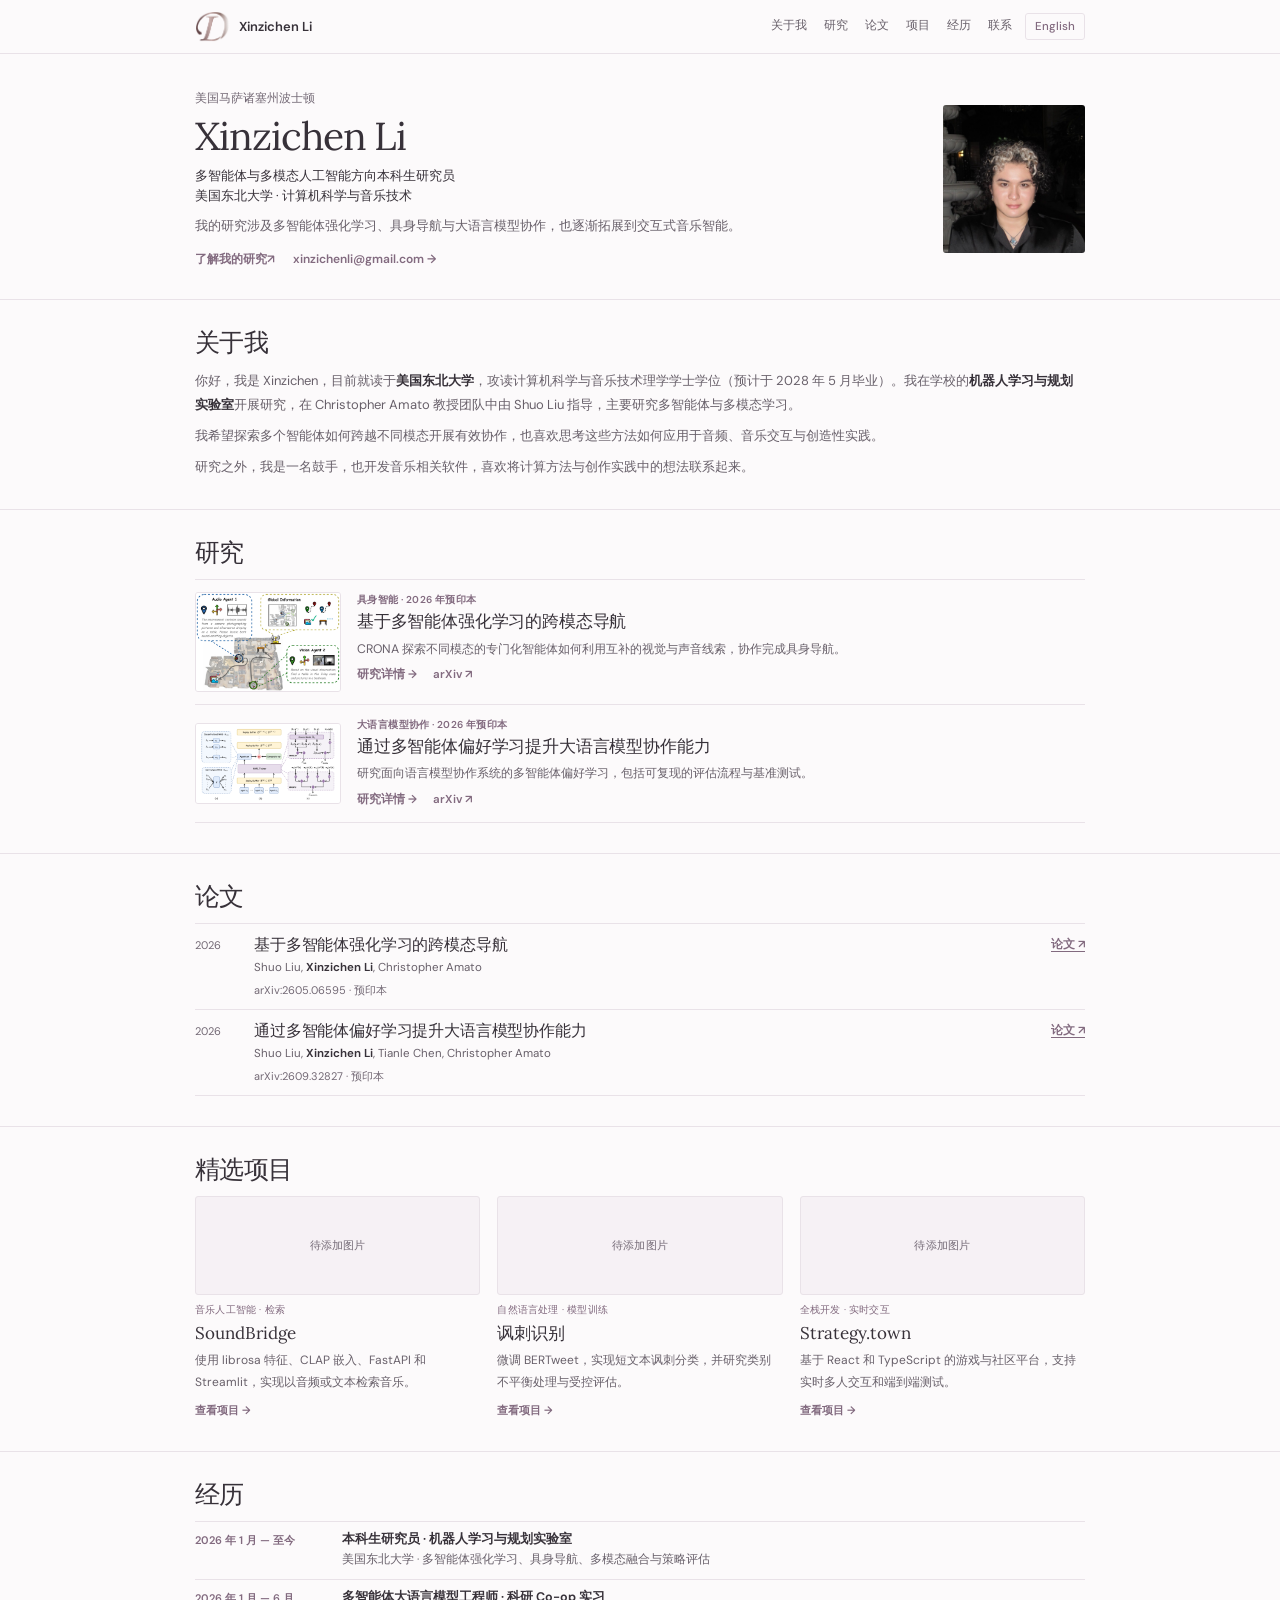
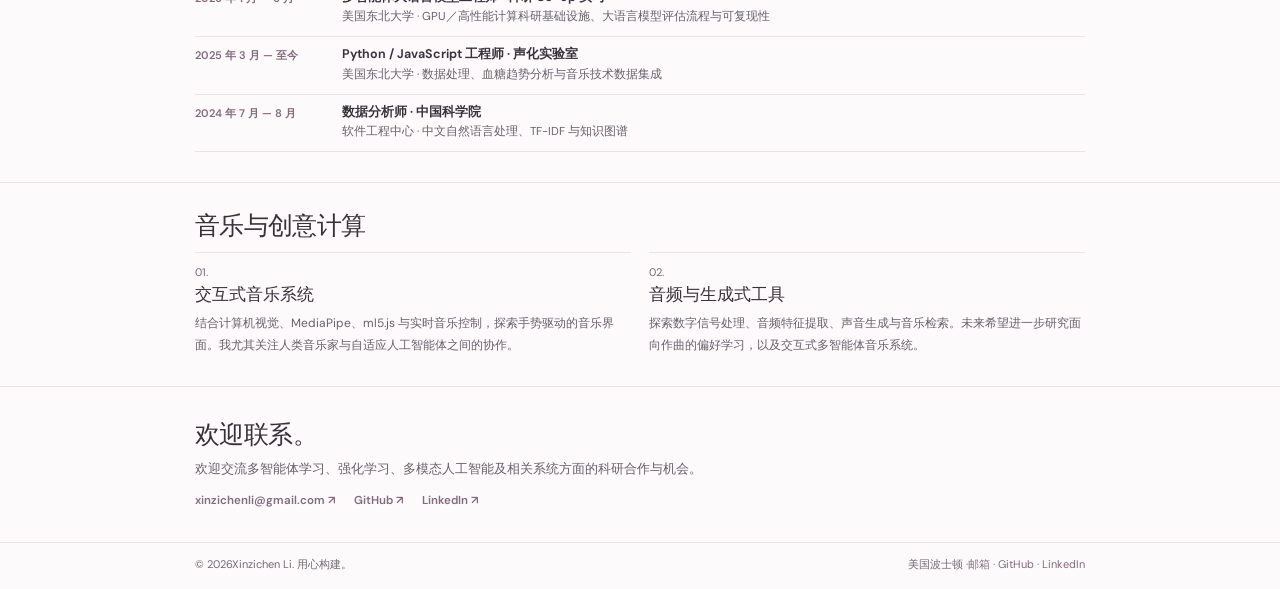
==== zh/index.html @ 1630f375 "adding language preferences adding language preferences" ====
<!DOCTYPE html>

<html lang="zh-CN"><head><meta charset="utf-8"/><meta content="width=device-width,initial-scale=1" name="viewport"/><meta content="#FCFAFB" name="theme-color"/><meta content="Xinzichen Li 是美国东北大学的本科生研究员，研究方向包括多智能体强化学习、多模态人工智能、具身导航与音乐智能。" name="description"/><meta content="Xinzichen Li" name="author"/><meta content="Xinzichen Li | 多智能体与多模态人工智能研究" property="og:title"/><meta content="Xinzichen Li 是美国东北大学的本科生研究员，研究方向包括多智能体强化学习、多模态人工智能、具身导航与音乐智能。" property="og:description"/><meta content="website" property="og:type"/><title>Xinzichen Li | 多智能体与多模态人工智能研究</title><link href="../assets/favicon.png" rel="icon" type="image/png"/><link href="../assets/style.css" rel="stylesheet"/><link href="https://fonts.googleapis.com" rel="preconnect"/><link crossorigin="anonymous" href="https://fonts.gstatic.com" rel="preconnect"/><link href="https://fonts.googleapis.com/css2?family=DM+Sans:wght@400;500;600;650&amp;family=Lora:wght@400;500&amp;display=swap" rel="stylesheet"/><link rel="alternate" hreflang="en" href="https://dannygetgrammy.github.io/"/><link rel="alternate" hreflang="zh-Hans" href="https://dannygetgrammy.github.io/zh/"/><link rel="alternate" hreflang="x-default" href="https://dannygetgrammy.github.io/"/></head><body><a class="skip-link" href="#main">跳转到正文</a><header class="site-header"><div class="container header-inner"><a aria-label="Xinzichen Li — 首页" class="brand" href="index.html"><img alt="" aria-hidden="true" class="brand-logo" height="34" src="../assets/danny-li-logo.png" width="34"/><span>Xinzichen Li</span></a><button aria-controls="primary-navigation" aria-expanded="false" aria-label="打开导航" class="mobile-toggle">☰ 菜单</button><nav aria-label="主导航" class="nav" id="primary-navigation"><a href="index.html#about">关于我</a><a href="index.html#research">研究</a><a href="index.html#publications">论文</a><a href="index.html#projects">项目</a><a href="index.html#experience">经历</a><a href="index.html#contact">联系</a></nav><a class="language-switch" href="../index.html" hreflang="en" lang="en" aria-label="Switch to English">English</a></div></header><main id="main"><div class="container"><section class="hero" id="home"><div><div class="eyebrow">美国马萨诸塞州波士顿</div><h1>Xinzichen Li</h1><p class="hero-sub">多智能体与多模态人工智能方向本科生研究员<br/>美国东北大学 · 计算机科学与音乐技术</p><p class="hero-description">我的研究涉及多智能体强化学习、具身导航与大语言模型协作，也逐渐拓展到交互式音乐智能。</p><div class="hero-actions"><a class="hero-link" href="#research">了解我的研究<span aria-hidden="true">↗</span></a><a class="hero-link" href="mailto:xinzichenli@gmail.com">xinzichenli@gmail.com <span aria-hidden="true">→</span></a></div></div><div class="hero-photo-col"><img class="hero-portrait" src="../assets/xinzichen-li-portrait.jpg" alt="Xinzichen Li 的个人照片" width="800" height="800" decoding="async"/></div></section></div>
<hr class="divider"/><section class="section container" id="about"><div class="section-head"><div class="section-header-group"><h2>关于我</h2></div></div><div class="about-grid"><div><p class="about-copy">你好，我是 Xinzichen，目前就读于<strong>美国东北大学</strong>，攻读计算机科学与音乐技术理学学士学位（预计于 2028 年 5 月毕业）。我在学校的<strong>机器人学习与规划实验室</strong>开展研究，在 Christopher Amato 教授团队中由 Shuo Liu 指导，主要研究多智能体与多模态学习。</p><p class="about-copy">我希望探索多个智能体如何跨越不同模态开展有效协作，也喜欢思考这些方法如何应用于音频、音乐交互与创造性实践。</p><p class="about-copy">研究之外，我是一名鼓手，也开发音乐相关软件，喜欢将计算方法与创作实践中的想法联系起来。</p></div></div></section>
<hr class="divider"/><section class="section container" id="research"><div class="section-head"><div><div class="section-header-group"><h2>研究</h2></div></div></div><div class="research-grid"><article class="research-card"><img class="research-figure" src="../assets/figures/crona-figure-1.png" alt="CRONA 图 1：音频与视觉智能体的协作导航" loading="lazy"/><div class="research-body"><div class="card-meta">具身智能 · 2026 年预印本</div><h3>基于多智能体强化学习的跨模态导航</h3><p>CRONA 探索不同模态的专门化智能体如何利用互补的视觉与声音线索，协作完成具身导航。</p><div class="card-links"><a class="text-link" href="research/crona.html">研究详情 →</a><a class="text-link" href="https://arxiv.org/abs/2605.06595" rel="noopener" target="_blank">arXiv ↗</a></div></div></article><article class="research-card"><img class="research-figure" src="../assets/figures/mapl-figure-1.png" alt="MAPL 图 1：多智能体偏好学习框架" loading="lazy"/><div class="research-body"><div class="card-meta">大语言模型协作 · 2026 年预印本</div><h3>通过多智能体偏好学习提升大语言模型协作能力</h3><p>研究面向语言模型协作系统的多智能体偏好学习，包括可复现的评估流程与基准测试。</p><div class="card-links"><a class="text-link" href="research/mapl.html">研究详情 →</a><a class="text-link" href="https://arxiv.org/abs/2609.32827" rel="noopener" target="_blank">arXiv ↗</a></div></div></article></div></section>
<hr class="divider"/><section class="section container" id="publications"><div class="section-head"><div><div class="section-header-group"><h2>论文</h2></div></div></div><div class="publications"><article class="pub-row"><div class="pub-year">2026</div><div><h3 class="pub-title">基于多智能体强化学习的跨模态导航</h3><p class="pub-authors">Shuo Liu, <strong>Xinzichen Li</strong>, Christopher Amato</p><div class="pub-meta">arXiv:2605.06595 · 预印本</div></div><div class="pub-action"><a href="https://arxiv.org/abs/2605.06595" rel="noopener" target="_blank">论文 ↗</a></div></article><article class="pub-row"><div class="pub-year">2026</div><div><h3 class="pub-title">通过多智能体偏好学习提升大语言模型协作能力</h3><p class="pub-authors">Shuo Liu, <strong>Xinzichen Li</strong>, Tianle Chen, Christopher Amato</p><div class="pub-meta">arXiv:2609.32827 · 预印本</div></div><div class="pub-action"><a href="https://arxiv.org/abs/2609.32827" rel="noopener" target="_blank">论文 ↗</a></div></article></div></section>
<hr class="divider"/><section class="section container" id="projects"><div class="section-head"><div><div class="section-header-group"><h2>精选项目</h2></div></div></div><div class="projects-grid"><a class="project-card" href="projects/soundbridge.html"><div aria-label="图片占位 — 待添加图片" class="placeholder-image" role="img">待添加图片</div><div class="project-card-body"><div class="tagline">音乐人工智能 · 检索</div><h3>SoundBridge</h3><p>使用 librosa 特征、CLAP 嵌入、FastAPI 和 Streamlit，实现以音频或文本检索音乐。</p><span class="explore">查看项目 →</span></div></a><a class="project-card" href="projects/sarcasm.html"><div aria-label="图片占位 — 待添加图片" class="placeholder-image" role="img">待添加图片</div><div class="project-card-body"><div class="tagline">自然语言处理 · 模型训练</div><h3>讽刺识别</h3><p>微调 BERTweet，实现短文本讽刺分类，并研究类别不平衡处理与受控评估。</p><span class="explore">查看项目 →</span></div></a><a class="project-card" href="projects/strategy.html"><div aria-label="图片占位 — 待添加图片" class="placeholder-image" role="img">待添加图片</div><div class="project-card-body"><div class="tagline">全栈开发 · 实时交互</div><h3>Strategy.town</h3><p>基于 React 和 TypeScript 的游戏与社区平台，支持实时多人交互和端到端测试。</p><span class="explore">查看项目 →</span></div></a></div></section>
<hr class="divider"/><section class="section container" id="experience"><div class="section-head"><div class="section-header-group"><h2>经历</h2></div></div><div class="timeline"><div class="experience-row"><div class="experience-date">2026 年 1 月 — 至今</div><div class="experience-info"><h3>本科生研究员 · 机器人学习与规划实验室</h3><p>美国东北大学 · 多智能体强化学习、具身导航、多模态融合与策略评估</p></div></div><div class="experience-row"><div class="experience-date">2026 年 1 月 — 6 月</div><div class="experience-info"><h3>多智能体大语言模型工程师 · 科研 Co-op 实习</h3><p>美国东北大学 · GPU／高性能计算科研基础设施、大语言模型评估流程与可复现性</p></div></div><div class="experience-row"><div class="experience-date">2025 年 3 月 — 至今</div><div class="experience-info"><h3>Python / JavaScript 工程师 · 声化实验室</h3><p>美国东北大学 · 数据处理、血糖趋势分析与音乐技术数据集成</p></div></div><div class="experience-row"><div class="experience-date">2024 年 7 月 — 8 月</div><div class="experience-info"><h3>数据分析师 · 中国科学院</h3><p>软件工程中心 · 中文自然语言处理、TF-IDF 与知识图谱</p></div></div></div></section>
<hr class="divider"/><section class="section container" id="beyond"><div class="section-head"><div><div class="section-header-group"><h2>音乐与创意计算</h2></div></div></div><div class="beyond-grid"><div class="beyond-card"><div class="small-number">01.</div><h3>交互式音乐系统</h3><p>结合计算机视觉、MediaPipe、ml5.js 与实时音乐控制，探索手势驱动的音乐界面。我尤其关注人类音乐家与自适应人工智能体之间的协作。</p></div><div class="beyond-card"><div class="small-number">02.</div><h3>音频与生成式工具</h3><p>探索数字信号处理、音频特征提取、声音生成与音乐检索。未来希望进一步研究面向作曲的偏好学习，以及交互式多智能体音乐系统。</p></div></div></section>
<hr class="divider"/><section class="contact-section container" id="contact"><h2>欢迎联系。</h2><p>欢迎交流多智能体学习、强化学习、多模态人工智能及相关系统方面的科研合作与机会。</p><div class="contact-links"><a class="text-link" href="mailto:xinzichenli@gmail.com">xinzichenli@gmail.com ↗</a><a class="text-link" href="https://github.com/DannyGetGrammy" rel="noopener" target="_blank">GitHub ↗</a><a class="text-link" href="https://www.linkedin.com/in/xinzichen-li-80b513294" rel="noopener" target="_blank">LinkedIn ↗</a></div></section></main><footer class="site-footer"><div class="container footer-inner"><div>© <span data-year="">2026</span>Xinzichen Li. 用心构建。</div><div>美国波士顿 ·<a href="mailto:xinzichenli@gmail.com">邮箱</a> · <a href="https://github.com/DannyGetGrammy" rel="noopener" target="_blank">GitHub</a> · <a href="https://www.linkedin.com/in/xinzichen-li-80b513294" rel="noopener" target="_blank">LinkedIn</a></div></div></footer><script defer="" src="../assets/script.js"></script></body></html>
---- assets/style.css ----
/* Xinzichen Li · Academic Minimal v2 */
/* Warm mist mauve · light, selected from the site preview. */
:root {
  --bg: #FCFAFB;
  --ink: #373139;
  --muted: #68606A;
  --subtle: #736975;
  --accent: #826A7F;
  --accent-hover: #685365;
  --line: #E9E2E8;
  --soft: #F6F1F5;
  --selection: #EAE0E8;
  --sans: "DM Sans", -apple-system, BlinkMacSystemFont, "Segoe UI", Arial, sans-serif;
  --serif: "Lora", Georgia, "Times New Roman", serif;
}
* { box-sizing: border-box; }
html { scroll-behavior: smooth; }
body { margin: 0; color: var(--ink); background: var(--bg); font: 13.5px/1.65 var(--sans); -webkit-font-smoothing: antialiased; }
::selection { background: var(--selection); }
a { color: var(--accent); text-underline-offset: 3px; }
a:hover { color: var(--accent-hover); }
button { font: inherit; }
a:focus-visible, button:focus-visible { outline: 2px solid var(--accent); outline-offset: 3px; }
.container { width: min(100% - 52px, 980px); margin: 0 auto; }

/* Navigation */
.site-header { height: 60px; position: sticky; top: 0; z-index: 20; border-bottom: 1px solid var(--line); background: rgba(252,250,251,.97); }
.header-inner { height: 100%; display: flex; align-items: center; justify-content: space-between; gap: 18px; }
.brand { font-weight: 650; font-size: 14px; color: var(--ink); text-decoration: none; white-space: nowrap; }
.nav { display: flex; align-items: center; gap: 20px; }
.nav a { font-size: 12px; font-weight: 500; text-decoration: none; color: var(--muted); white-space: nowrap; }
.nav a:hover, .nav a[aria-current="page"] { color: var(--accent); }
.nav .nav-cv { border: 1px solid var(--line); border-radius: 3px; padding: 5px 10px; color: var(--accent); }
.mobile-toggle { display: none; border: 1px solid var(--line); background: var(--bg); color: var(--ink); padding: 5px 9px; border-radius: 3px; cursor: pointer; }
.skip-link { position: absolute; left: -9999px; top: 0; padding: 8px; background: var(--bg); z-index: 100; }
.skip-link:focus { left: 9px; top: 9px; }

/* Introduction */
.hero { display: grid; grid-template-columns: minmax(0, 1fr) 175px; align-items: center; gap: 45px; padding: 48px 0 43px; }
.eyebrow { color: var(--subtle); font-size: 12px; font-weight: 500; letter-spacing: 0; text-transform: none; }
.hero h1 { margin: 8px 0 9px; font-family: var(--serif); font-size: 50px; line-height: 1.14; font-weight: 400; letter-spacing: -.035em; white-space: nowrap; }
.hero-sub { font-size: 14px; line-height: 1.55; color: var(--ink); margin: 0 0 13px; }
.hero-description { font-size: 12.8px; max-width: 690px; color: var(--muted); line-height: 1.75; margin: 0; }
.hero-actions { display: flex; flex-wrap: wrap; gap: 8px; margin-top: 17px; }
.btn { display: inline-flex; align-items: center; justify-content: center; gap: 5px; padding: 6px 11px; border: 1px solid var(--line); border-radius: 3px; background: var(--bg); color: var(--accent); font-size: 11.5px; font-weight: 600; text-decoration: none; }
.btn:hover { background: var(--soft); }
.btn.primary { border-color: var(--accent); color: #fff; background: var(--accent); }
.btn.primary:hover { background: var(--accent-hover); }
.hero-portrait { display: block; width: 100%; height: 180px; object-fit: cover; object-position: 50% 50%; border-radius: 3px; }
.hero-photo-col { width: 175px; }
.placeholder-image { display: flex; align-items: center; justify-content: center; min-width: 0; background: var(--soft); border: 1px solid var(--line); color: var(--subtle); font: 500 11px/1.5 var(--sans); letter-spacing: .015em; text-align: center; border-radius: 3px; }

/* Section typography & rhythm */
.divider { margin: 0; border: 0; border-top: 1px solid var(--line); }
.section { padding: 38px 0 42px; scroll-margin-top: 73px; }
.section-head { margin: 0 0 19px; display: flex; justify-content: space-between; align-items: baseline; gap: 16px; }
.section-header-group { display: flex; align-items: baseline; gap: 12px; }
.section-num { font-size: 11px; font-weight: 600; color: var(--subtle); }
.section h2, .section-title { font-family: var(--serif); font-size: 29px; line-height: 1.2; font-weight: 400; white-space: nowrap; letter-spacing: -.028em; margin: 0; }
.section-tail { font-size: 11px; text-decoration: none; font-weight: 600; }
.about-grid { display: block; max-width: 880px; }
.about-copy { font-size: 13px; line-height: 1.75; margin: 0 0 9px; color: var(--muted); }
.about-copy:last-child { margin-bottom: 0; }
.about-copy strong { font-weight: 650; color: var(--ink); }

/* Research — compact academic publication-style rows */
.research-grid { border-top: 1px solid var(--line); display: grid; grid-template-columns: 1fr; }
.research-card { display: grid; grid-template-columns: 175px minmax(0,1fr); gap: 20px; padding: 16px 0; border-bottom: 1px solid var(--line); }
.research-card .placeholder-image { width: 175px; height: 125px; }
.research-body { padding: 0; }
.card-meta { color: var(--accent); text-transform: uppercase; letter-spacing: .04em; font-size: 10px; font-weight: 600; }
.research-body h3 { font: 400 18px/1.3 var(--serif); letter-spacing: -.01em; margin: 4px 0 6px; }
.research-body p { font-size: 12.4px; line-height: 1.65; color: var(--muted); margin: 0; max-width: 730px; }
.card-links { display: flex; gap: 16px; flex-wrap: wrap; margin-top: 8px; }
.text-link { font-size: 11.5px; font-weight: 600; text-decoration: none; }
.text-link:hover { text-decoration: underline; }

/* Paper list */
.publications { border-top: 1px solid var(--line); }
.pub-row { display: grid; grid-template-columns: 47px minmax(0,1fr) auto; gap: 12px; align-items: start; padding: 14px 0; border-bottom: 1px solid var(--line); }
.pub-year { color: var(--subtle); font-size: 11px; margin-top: 2px; }
.pub-title { font: 400 17px/1.35 var(--serif); letter-spacing: -.01em; margin: 0 0 3px; }
.pub-authors { margin: 0 0 3px; color: var(--muted); font-size: 11.5px; }
.pub-authors strong { color: var(--ink); font-weight: 650; }
.pub-meta { font-size: 11px; color: var(--subtle); }
.pub-action { white-space: nowrap; font-size: 11.5px; font-weight: 600; padding-top: 2px; }

/* Projects — restrained three-column preview */
.projects-grid { display: grid; grid-template-columns: repeat(3,minmax(0,1fr)); gap: 21px; }
.project-card { display: flex; flex-direction: column; min-width: 0; color: var(--ink); text-decoration: none; }
.project-card:hover { color: var(--ink); }
.project-card .placeholder-image { width: 100%; height: 112px; }
.project-card-body { display: block; padding: 10px 0 0; }
.project-card .tagline { font-size: 10px; letter-spacing: .02em; color: var(--accent); text-transform: uppercase; }
.project-card h3 { font: 400 18px/1.32 var(--serif); margin: 4px 0 4px; }
.project-card p { color: var(--muted); font-size: 12px; line-height: 1.6; margin: 0 0 6px; }
.project-card .explore { font-size: 11px; font-weight: 600; color: var(--accent); }
.project-card:hover .explore { text-decoration: underline; }

/* Work and interests */
.timeline { border-top: 1px solid var(--line); }
.experience-row { display: grid; grid-template-columns: 150px minmax(0,1fr); gap: 16px; padding: 12px 0; border-bottom: 1px solid var(--line); }
.experience-date { font-size: 11px; font-weight: 600; color: var(--accent); }
.experience-info h3 { font-size: 12.5px; font-weight: 650; margin: 0 0 2px; line-height: 1.4; }
.experience-info p { font-size: 11.5px; color: var(--muted); margin: 0; }
.beyond-grid { display: grid; grid-template-columns: 1fr 1fr; gap: 24px; }
.beyond-card { border-top: 1px solid var(--line); padding-top: 10px; }
.beyond-card .small-number { color: var(--subtle); font-size: 11px; }
.beyond-card h3 { font: 400 18px/1.4 var(--serif); margin: 2px 0 5px; }
.beyond-card p { color: var(--muted); font-size: 12px; line-height: 1.65; margin: 0; }
.contact-section { padding: 40px 0 49px; scroll-margin-top: 73px; }
.contact-section h2 { font: 400 30px/1.25 var(--serif); letter-spacing: -.025em; margin: 5px 0 8px; }
.contact-section p { color: var(--muted); font-size: 12.5px; max-width: 700px; margin: 0 0 13px; }
.contact-links { display: flex; flex-wrap: wrap; gap: 19px; }
.site-footer { border-top: 1px solid var(--line); padding: 16px 0 22px; }
.footer-inner { display: flex; justify-content: space-between; gap: 16px; color: var(--subtle); font-size: 11px; }
.footer-inner a { text-decoration: none; }

/* Interior pages */
.detail-hero { padding: 34px 0 23px; }
.breadcrumb { display: flex; align-items: center; gap: 8px; color: var(--subtle); font-size: 11px; }
.breadcrumb a { text-decoration: none; color: var(--muted); }
.detail-hero .eyebrow { margin-top: 16px; }
.detail-hero h1 { font-family: var(--serif); font-size: 45px; line-height: 1.13; font-weight: 400; letter-spacing: -.035em; max-width: 800px; margin: 7px 0 10px; }
.detail-subtitle { max-width: 790px; color: var(--muted); font-size: 13px; line-height: 1.7; margin: 0 0 14px; }
.detail-meta { display: flex; flex-wrap: wrap; gap: 6px; }
.tag { border: 1px solid var(--line); border-radius: 3px; color: var(--accent); background: var(--soft); padding: 3px 7px; font-size: 10px; }
.detail-visual { margin: 0; }
.detail-placeholder { width: 100%; height: 225px; }
.detail-content { display: grid; grid-template-columns: minmax(0,1.9fr) minmax(210px,.7fr); gap: 55px; padding: 29px 0 55px; }
.detail-content h2 { font: 400 25px/1.23 var(--serif); letter-spacing: -.025em; margin: 27px 0 10px; }
.detail-content h2:first-child { margin-top: 0; }
.detail-content p, .detail-content li { color: var(--muted); font-size: 12.8px; line-height: 1.75; }
.detail-content p { margin: 0 0 11px; }
.detail-content ul { padding-left: 18px; margin: 0 0 12px; }
.detail-content li { padding-left: 3px; margin: 0 0 6px; }
.detail-content a { font-weight: 600; }
.detail-aside { align-self: start; position: sticky; top: 85px; border-top: 2px solid var(--line); padding-top: 10px; }
.aside-block { padding: 0 0 12px; margin: 0 0 13px; border-bottom: 1px solid var(--line); }
.aside-block h3 { color: var(--accent); font-size: 10px; text-transform: uppercase; letter-spacing: .08em; margin: 0 0 5px; }
.aside-block p,.aside-block a { color: var(--muted); font-size: 11.5px; line-height: 1.65; margin: 0; }
.aside-block a { display: block; margin-bottom: 4px; color: var(--accent); text-decoration: none; }
.aside-block a:hover { text-decoration: underline; }
.process { display: flex; align-items: stretch; gap: 6px; margin: 16px 0 20px; }
.process-step { flex: 1; padding: 11px 6px; border: 1px solid var(--line); background: var(--soft); border-radius: 3px; text-align: center; font-size: 11px; font-weight: 600; color: var(--muted); }
.process-arrow { display: grid; place-items: center; font-size: 14px; color: var(--subtle); }
.related { padding: 24px 0 34px; border-top: 1px solid var(--line); }
.related a { font: 400 20px var(--serif); text-decoration: none; }
.related p { margin: 3px 0 0; font-size: 11.5px; color: var(--muted); }

@media (max-width: 930px) {
  .container { width: min(100% - 44px, 890px); }
  .nav { gap: 12px; }
  .nav a { font-size: 11px; }
  .hero { grid-template-columns: minmax(0,1fr) 155px; gap: 24px; }
  .hero-photo-col { width: 155px; }
  .hero-portrait { height: 165px; }
}
@media (max-width: 690px) {
  .site-header { height: 54px; }
  .mobile-toggle { display: block; }
  .nav { display: none; flex-direction: column; align-items: flex-start; gap: 14px; position: absolute; left: 0; right: 0; top: 54px; background: var(--bg); padding: 16px 24px 20px; border-bottom: 1px solid var(--line); box-shadow: 0 9px 18px rgba(55,49,57,.05); }
  .nav.open { display: flex; }
  .nav a { font-size: 13px; }
  .container { width: min(100% - 34px, 600px); }
  .hero { grid-template-columns: 1fr; padding: 32px 0 32px; gap: 0; }
  .hero h1 { font-size: clamp(32px,8vw,43px); white-space: nowrap; }
  .hero-sub { font-size: 12.5px; }
  .hero-photo-col { display: none; }
  .section { padding: 30px 0 32px; }
  .section-head { margin-bottom: 16px; }
  .section h2 { font-size: 25px; white-space: normal; }
  .section-header-group { gap: 9px; }
  .research-card { grid-template-columns: 110px minmax(0,1fr); gap: 12px; padding: 15px 0; }
  .research-card .placeholder-image { width: 110px; height: 89px; font-size: 10px; }
  .research-body h3 { font-size: 15px; }
  .research-body p { font-size: 11.5px; }
  .card-meta { font-size: 9px; }
  .pub-row { grid-template-columns: 40px minmax(0,1fr); gap: 9px; }
  .pub-action { grid-column: 2; padding-top: 0; }
  .pub-title { font-size: 15px; }
  .projects-grid { grid-template-columns: 1fr; gap: 0; border-top: 1px solid var(--line); }
  .project-card { display: grid; grid-template-columns: 105px minmax(0,1fr); gap: 13px; padding: 14px 0; border-bottom: 1px solid var(--line); }
  .project-card .placeholder-image { height: 86px; }
  .project-card-body { padding: 0; }
  .project-card h3 { font-size: 16px; }
  .experience-row { grid-template-columns: 1fr; gap: 3px; }
  .beyond-grid { grid-template-columns: 1fr; gap: 15px; }
  .contact-section { padding: 31px 0 37px; }
  .contact-section h2 { font-size: 27px; }
  .footer-inner { flex-direction: column; gap: 4px; }
  .detail-hero { padding: 25px 0 21px; }
  .detail-hero h1 { font-size: 32px; }
  .detail-placeholder { height: 170px; }
  .detail-content { grid-template-columns: 1fr; gap: 20px; padding-bottom: 36px; }
  .detail-aside { position: static; order: -1; display: grid; grid-template-columns: 1fr 1fr; gap: 11px; }
  .aside-block { margin: 0; }
  .detail-content h2 { font-size: 23px; }
  .process { gap: 4px; }
  .process-step { font-size: 9px; padding: 8px 4px; }
}
@media (max-width: 370px) {
  .hero h1 { font-size: 31px; }
  .research-card { grid-template-columns: 1fr; }
  .research-card .placeholder-image { width: 100%; height: 85px; }
}
@media (prefers-reduced-motion: reduce) { html { scroll-behavior: auto; } }


/* V3: reference-inspired academic minimalism, compact and readable. */
.container { max-width: 890px; }
.site-header { height: 54px; }
.header-inner { gap: 13px; }
.brand { display:inline-flex; align-items:center; gap: 9px; font-size:13px; font-weight:600; }
.brand-logo { display:block; width: 35px; height:35px; object-fit:contain; }
.nav { gap: 17px; }
.nav a { font-size: 11.5px; }
.nav .nav-cv { display:none; }
.hero { grid-template-columns:minmax(0,1fr) 142px; gap:30px; padding:35px 0 29px; }
.hero h1 { font-size:39px; margin:5px 0 8px; white-space:nowrap; letter-spacing:-.027em; }
.hero-sub { font-size:13px; margin-bottom:9px; line-height:1.5; }
.hero-description { font-size:12.8px; line-height:1.68; }
.hero-photo-col { width:142px; }
.hero-portrait { height:148px; }
.hero-actions { display:flex; gap:18px; margin-top:12px; }
.hero-link { display:inline; padding:0; border:0; background:none; font-size:12px; font-weight:600; text-decoration:none; }
.hero-link:hover { text-decoration:underline; }
.section { padding:27px 0 30px; scroll-margin-top:68px; }
.section-head { margin-bottom:12px; }
.section-header-group { gap:0; }
.section h2 { font-size:25px; font-weight:400; }
.about-copy { font-size:13px; line-height:1.62; margin-bottom:7px; }
.research-card { grid-template-columns:146px minmax(0,1fr); gap:16px; padding:12px 0; }
.research-card .placeholder-image { width:146px; height:104px; }
.research-body h3 { font-size:17px; margin:2px 0 5px; }
.research-body p { font-size:12.4px; line-height:1.58; }
.card-links { margin-top:6px; }
.pub-row { padding:10px 0; }
.pub-title { font-size:16px; }
.projects-grid { gap:17px; }
.project-card .placeholder-image { height:99px; }
.project-card-body { padding-top:7px; }
.project-card h3 { font-size:17px; }
.project-card p { font-size:12px; line-height:1.57; }
.experience-row { padding:9px 0; grid-template-columns:135px minmax(0,1fr); gap:12px; }
.beyond-grid { gap:18px; }
.beyond-card h3 { font-size:17px; }
.contact-section { padding:27px 0 31px; scroll-margin-top:68px; }
.contact-section h2 { font-size:25px; }
.site-footer { padding:12px 0 16px; }
.detail-hero { padding:26px 0 19px; }
.detail-hero h1 { font-size:37px; }
.detail-placeholder { height:190px; }
.detail-content { gap:35px; padding:23px 0 39px; }
.detail-content h2 { font-size:23px; margin:23px 0 8px; }

@media(max-width:930px) {
  .container { width:min(100% - 44px,890px); }
  .hero { grid-template-columns:minmax(0,1fr) 130px; gap:23px; }
  .hero-photo-col { width:130px; }
  .hero-portrait { height:140px; }
}
@media(max-width:690px) {
  .container { width:min(100% - 34px,600px); }
  .site-header { height:52px; }
  .brand-logo { width:31px; height:31px; }
  .nav { top:52px; gap:13px; }
  .hero { grid-template-columns:1fr; gap:0; padding:25px 0 25px; }
  .hero h1 { font-size:clamp(29px,7.3vw,37px); white-space:nowrap; }
  .hero-sub { font-size:12.7px; }
  .hero-photo-col { display:none; }
  .section { padding:24px 0 27px; }
  .section h2 { font-size:23px; }
  .research-card { grid-template-columns:102px minmax(0,1fr); gap:11px; padding:13px 0; }
  .research-card .placeholder-image { width:102px; height:81px; }
  .research-body h3 { font-size:15px; }
  .research-body p { font-size:11.8px; }
  .projects-grid { grid-template-columns:1fr; gap:0; }
  .project-card { grid-template-columns:95px minmax(0,1fr); gap:12px; padding:12px 0; }
  .project-card .placeholder-image { height:79px; }
  .experience-row { grid-template-columns:1fr; gap:2px; }
  .contact-section { padding:25px 0 30px; }
  .detail-hero h1 { font-size:31px; }
  .detail-content { gap:18px; }
}
@media(max-width:370px) {
  .hero h1 { font-size:28px; }
  .research-card { grid-template-columns:1fr; }
  .research-card .placeholder-image { width:100%; height:76px; }
}

/* Preserve complete paper figures without cropping. */
.research-figure { display: block; width: 100%; height: auto; align-self: center; border: 1px solid var(--line); border-radius: 3px; background: #fff; }
.detail-figure { display: block; width: 100%; max-width: 960px; height: auto; margin: 0 auto; }
.detail-visual a { display: block; }

/* Language switch stays visible outside the collapsible mobile navigation. */
.header-inner .nav { margin-left: auto; }
.language-switch { flex-shrink: 0; padding: 4px 9px; border: 1px solid var(--line); border-radius: 3px; color: var(--accent); font: 500 11.5px/1.5 var(--sans); text-decoration: none; white-space: nowrap; }
.language-switch:hover { color: var(--accent-hover); background: var(--soft); }
html[lang="zh-CN"] {
  --sans: "DM Sans", "PingFang SC", "Microsoft YaHei", "Noto Sans CJK SC", sans-serif;
  --serif: "Lora", "Songti SC", "Noto Serif CJK SC", "SimSun", serif;
}
html[lang="zh-CN"] .section h2,
html[lang="zh-CN"] .section-title { white-space: normal; }
html[lang="zh-CN"] .about-copy,
html[lang="zh-CN"] .hero-description,
html[lang="zh-CN"] .research-body p,
html[lang="zh-CN"] .project-card p,
html[lang="zh-CN"] .beyond-card p,
html[lang="zh-CN"] .detail-content p,
html[lang="zh-CN"] .detail-content li { line-height: 1.85; }
html[lang="zh-CN"] .detail-hero h1 { line-height: 1.4; letter-spacing: 0; }
@media (min-width: 691px) and (max-width: 930px) {
  .header-inner { gap: 9px; }
  .header-inner .nav { gap: 10px; }
}
@media (max-width: 690px) {
  .header-inner .brand { margin-right: auto; }
  .language-switch { min-height: 36px; display: inline-flex; align-items: center; }
}
@media (pointer: coarse) {
  .language-switch { min-height: 44px; min-width: 44px; justify-content: center; }
}
@media (max-width: 370px) {
  .header-inner { gap: 6px; }
  .brand { font-size: 12px; gap: 6px; }
  .brand-logo { width: 27px; height: 27px; }
  .mobile-toggle { font-size: 11px; padding: 5px 6px; }
  .language-switch { font-size: 11px; padding: 4px 6px; }
}
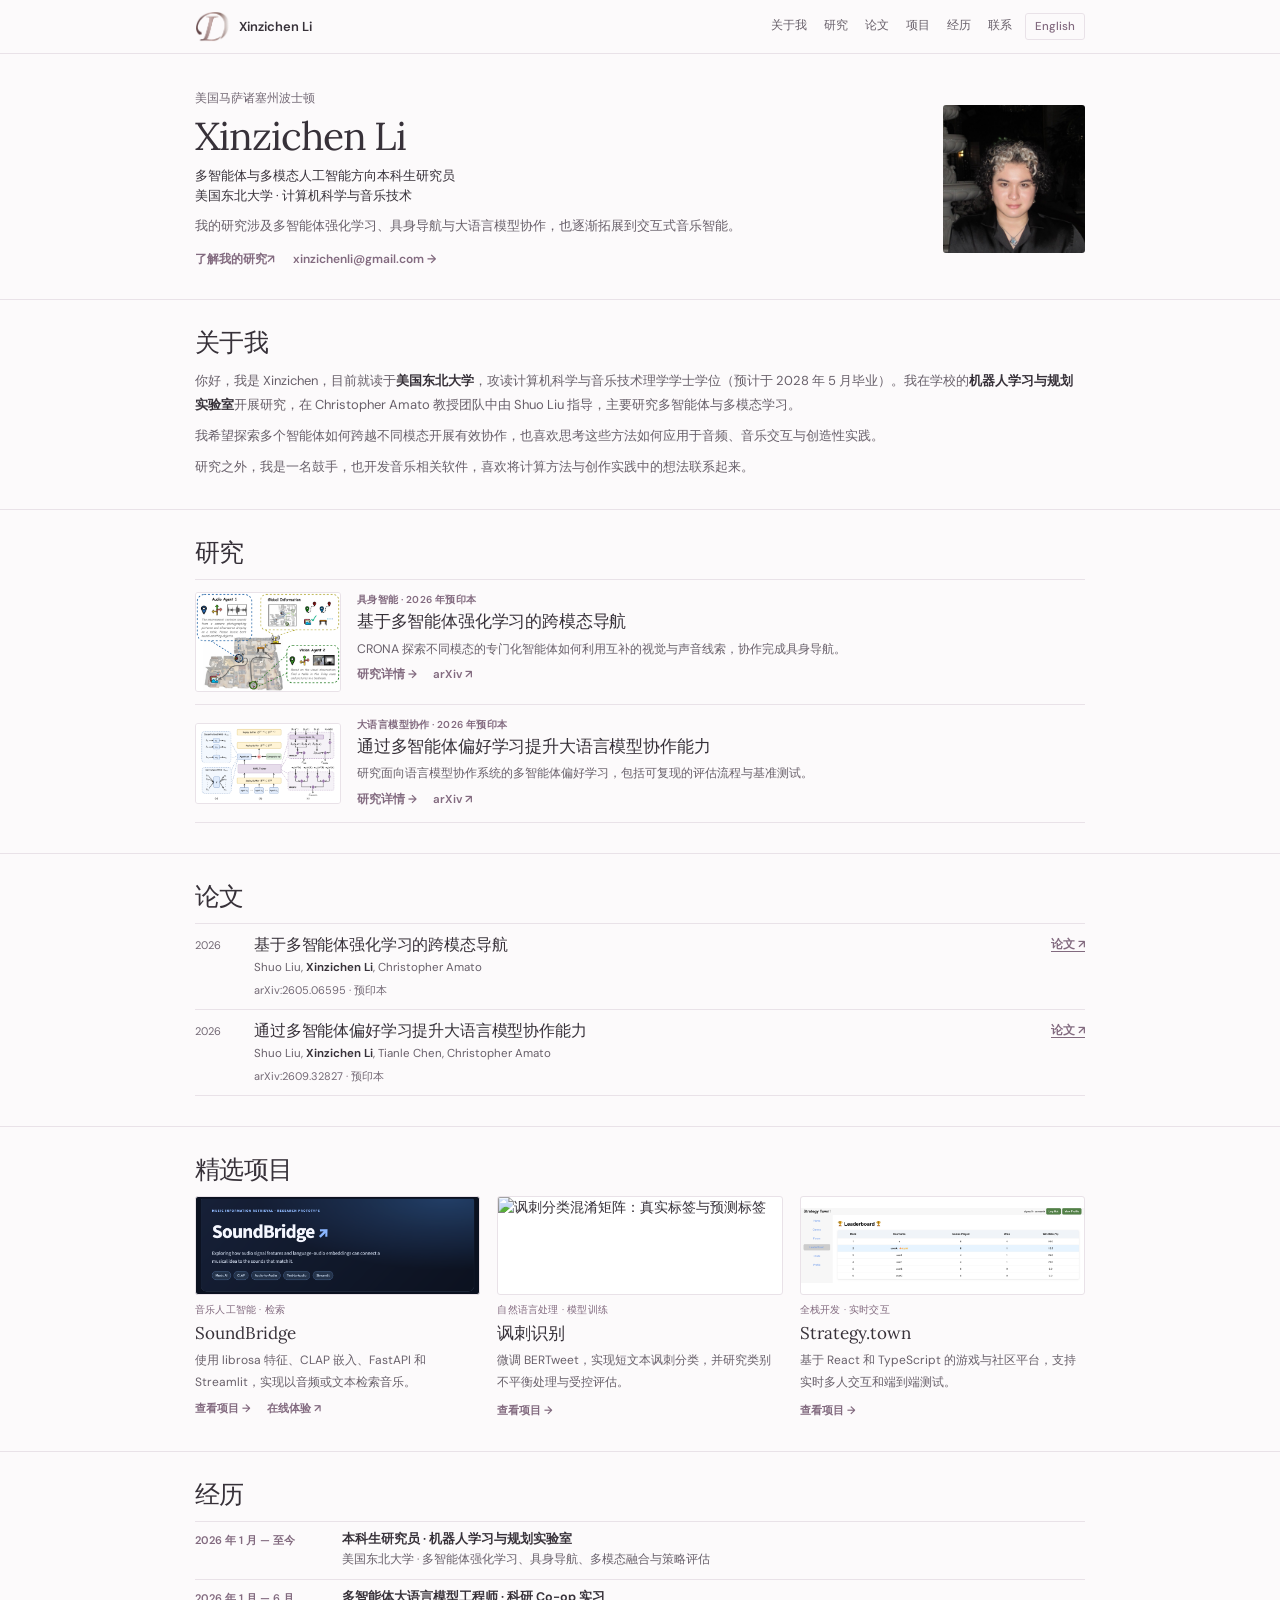
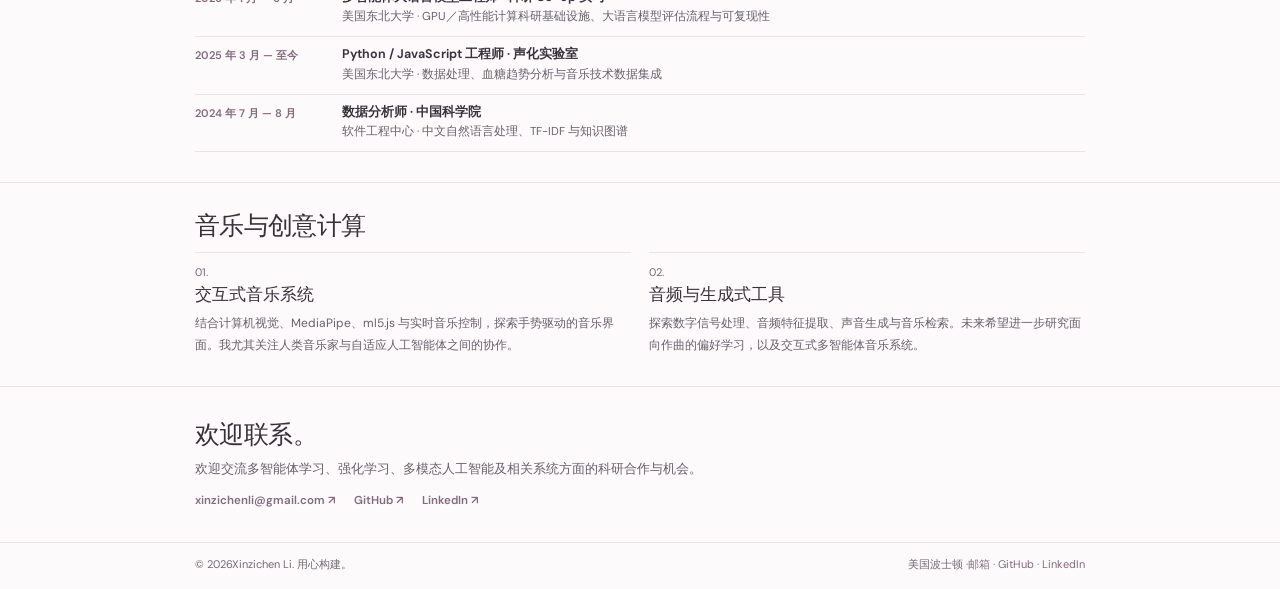
==== commit 614f0de5: "project expand adding links, photos" ====
--- a/zh/index.html
+++ b/zh/index.html
@@ -4,7 +4,7 @@
 <hr class="divider"/><section class="section container" id="about"><div class="section-head"><div class="section-header-group"><h2>关于我</h2></div></div><div class="about-grid"><div><p class="about-copy">你好，我是 Xinzichen，目前就读于<strong>美国东北大学</strong>，攻读计算机科学与音乐技术理学学士学位（预计于 2028 年 5 月毕业）。我在学校的<strong>机器人学习与规划实验室</strong>开展研究，在 Christopher Amato 教授团队中由 Shuo Liu 指导，主要研究多智能体与多模态学习。</p><p class="about-copy">我希望探索多个智能体如何跨越不同模态开展有效协作，也喜欢思考这些方法如何应用于音频、音乐交互与创造性实践。</p><p class="about-copy">研究之外，我是一名鼓手，也开发音乐相关软件，喜欢将计算方法与创作实践中的想法联系起来。</p></div></div></section>
 <hr class="divider"/><section class="section container" id="research"><div class="section-head"><div><div class="section-header-group"><h2>研究</h2></div></div></div><div class="research-grid"><article class="research-card"><img class="research-figure" src="../assets/figures/crona-figure-1.png" alt="CRONA 图 1：音频与视觉智能体的协作导航" loading="lazy"/><div class="research-body"><div class="card-meta">具身智能 · 2026 年预印本</div><h3>基于多智能体强化学习的跨模态导航</h3><p>CRONA 探索不同模态的专门化智能体如何利用互补的视觉与声音线索，协作完成具身导航。</p><div class="card-links"><a class="text-link" href="research/crona.html">研究详情 →</a><a class="text-link" href="https://arxiv.org/abs/2605.06595" rel="noopener" target="_blank">arXiv ↗</a></div></div></article><article class="research-card"><img class="research-figure" src="../assets/figures/mapl-figure-1.png" alt="MAPL 图 1：多智能体偏好学习框架" loading="lazy"/><div class="research-body"><div class="card-meta">大语言模型协作 · 2026 年预印本</div><h3>通过多智能体偏好学习提升大语言模型协作能力</h3><p>研究面向语言模型协作系统的多智能体偏好学习，包括可复现的评估流程与基准测试。</p><div class="card-links"><a class="text-link" href="research/mapl.html">研究详情 →</a><a class="text-link" href="https://arxiv.org/abs/2609.32827" rel="noopener" target="_blank">arXiv ↗</a></div></div></article></div></section>
 <hr class="divider"/><section class="section container" id="publications"><div class="section-head"><div><div class="section-header-group"><h2>论文</h2></div></div></div><div class="publications"><article class="pub-row"><div class="pub-year">2026</div><div><h3 class="pub-title">基于多智能体强化学习的跨模态导航</h3><p class="pub-authors">Shuo Liu, <strong>Xinzichen Li</strong>, Christopher Amato</p><div class="pub-meta">arXiv:2605.06595 · 预印本</div></div><div class="pub-action"><a href="https://arxiv.org/abs/2605.06595" rel="noopener" target="_blank">论文 ↗</a></div></article><article class="pub-row"><div class="pub-year">2026</div><div><h3 class="pub-title">通过多智能体偏好学习提升大语言模型协作能力</h3><p class="pub-authors">Shuo Liu, <strong>Xinzichen Li</strong>, Tianle Chen, Christopher Amato</p><div class="pub-meta">arXiv:2609.32827 · 预印本</div></div><div class="pub-action"><a href="https://arxiv.org/abs/2609.32827" rel="noopener" target="_blank">论文 ↗</a></div></article></div></section>
-<hr class="divider"/><section class="section container" id="projects"><div class="section-head"><div><div class="section-header-group"><h2>精选项目</h2></div></div></div><div class="projects-grid"><a class="project-card" href="projects/soundbridge.html"><div aria-label="图片占位 — 待添加图片" class="placeholder-image" role="img">待添加图片</div><div class="project-card-body"><div class="tagline">音乐人工智能 · 检索</div><h3>SoundBridge</h3><p>使用 librosa 特征、CLAP 嵌入、FastAPI 和 Streamlit，实现以音频或文本检索音乐。</p><span class="explore">查看项目 →</span></div></a><a class="project-card" href="projects/sarcasm.html"><div aria-label="图片占位 — 待添加图片" class="placeholder-image" role="img">待添加图片</div><div class="project-card-body"><div class="tagline">自然语言处理 · 模型训练</div><h3>讽刺识别</h3><p>微调 BERTweet，实现短文本讽刺分类，并研究类别不平衡处理与受控评估。</p><span class="explore">查看项目 →</span></div></a><a class="project-card" href="projects/strategy.html"><div aria-label="图片占位 — 待添加图片" class="placeholder-image" role="img">待添加图片</div><div class="project-card-body"><div class="tagline">全栈开发 · 实时交互</div><h3>Strategy.town</h3><p>基于 React 和 TypeScript 的游戏与社区平台，支持实时多人交互和端到端测试。</p><span class="explore">查看项目 →</span></div></a></div></section>
+<hr class="divider"/><section class="section container" id="projects"><div class="section-head"><div><div class="section-header-group"><h2>精选项目</h2></div></div></div><div class="projects-grid"><article class="project-card"><a class="project-image-link" href="projects/soundbridge.html"><img class="project-image project-image--soundbridge" src="../assets/projects/soundbridge-preview.png" alt="SoundBridge 音乐检索原型界面" width="2040" height="708" loading="lazy" decoding="async"/></a><div class="project-card-body"><div class="tagline">音乐人工智能 · 检索</div><h3>SoundBridge</h3><p>使用 librosa 特征、CLAP 嵌入、FastAPI 和 Streamlit，实现以音频或文本检索音乐。</p><div class="project-actions"><a class="explore" href="projects/soundbridge.html">查看项目 →</a><a class="explore" href="https://soundbridge.streamlit.app/" target="_blank" rel="noopener">在线体验 ↗</a></div></div></article><a class="project-card" href="projects/sarcasm.html"><img class="project-image project-image--sarcasm" src="../assets/projects/sarcasm-confusion-matrix.png" alt="讽刺分类混淆矩阵：真实标签与预测标签" width="579" height="451" loading="lazy" decoding="async"/><div class="project-card-body"><div class="tagline">自然语言处理 · 模型训练</div><h3>讽刺识别</h3><p>微调 BERTweet，实现短文本讽刺分类，并研究类别不平衡处理与受控评估。</p><span class="explore">查看项目 →</span></div></a><a class="project-card" href="projects/strategy.html"><img class="project-image project-image--strategy" src="../assets/projects/strategy-leaderboard.png" alt="Strategy.town 排行榜：排名、对局数、获胜数与胜率" width="2048" height="544" loading="lazy" decoding="async"/><div class="project-card-body"><div class="tagline">全栈开发 · 实时交互</div><h3>Strategy.town</h3><p>基于 React 和 TypeScript 的游戏与社区平台，支持实时多人交互和端到端测试。</p><span class="explore">查看项目 →</span></div></a></div></section>
 <hr class="divider"/><section class="section container" id="experience"><div class="section-head"><div class="section-header-group"><h2>经历</h2></div></div><div class="timeline"><div class="experience-row"><div class="experience-date">2026 年 1 月 — 至今</div><div class="experience-info"><h3>本科生研究员 · 机器人学习与规划实验室</h3><p>美国东北大学 · 多智能体强化学习、具身导航、多模态融合与策略评估</p></div></div><div class="experience-row"><div class="experience-date">2026 年 1 月 — 6 月</div><div class="experience-info"><h3>多智能体大语言模型工程师 · 科研 Co-op 实习</h3><p>美国东北大学 · GPU／高性能计算科研基础设施、大语言模型评估流程与可复现性</p></div></div><div class="experience-row"><div class="experience-date">2025 年 3 月 — 至今</div><div class="experience-info"><h3>Python / JavaScript 工程师 · 声化实验室</h3><p>美国东北大学 · 数据处理、血糖趋势分析与音乐技术数据集成</p></div></div><div class="experience-row"><div class="experience-date">2024 年 7 月 — 8 月</div><div class="experience-info"><h3>数据分析师 · 中国科学院</h3><p>软件工程中心 · 中文自然语言处理、TF-IDF 与知识图谱</p></div></div></div></section>
 <hr class="divider"/><section class="section container" id="beyond"><div class="section-head"><div><div class="section-header-group"><h2>音乐与创意计算</h2></div></div></div><div class="beyond-grid"><div class="beyond-card"><div class="small-number">01.</div><h3>交互式音乐系统</h3><p>结合计算机视觉、MediaPipe、ml5.js 与实时音乐控制，探索手势驱动的音乐界面。我尤其关注人类音乐家与自适应人工智能体之间的协作。</p></div><div class="beyond-card"><div class="small-number">02.</div><h3>音频与生成式工具</h3><p>探索数字信号处理、音频特征提取、声音生成与音乐检索。未来希望进一步研究面向作曲的偏好学习，以及交互式多智能体音乐系统。</p></div></div></section>
 <hr class="divider"/><section class="contact-section container" id="contact"><h2>欢迎联系。</h2><p>欢迎交流多智能体学习、强化学习、多模态人工智能及相关系统方面的科研合作与机会。</p><div class="contact-links"><a class="text-link" href="mailto:xinzichenli@gmail.com">xinzichenli@gmail.com ↗</a><a class="text-link" href="https://github.com/DannyGetGrammy" rel="noopener" target="_blank">GitHub ↗</a><a class="text-link" href="https://www.linkedin.com/in/xinzichen-li-80b513294" rel="noopener" target="_blank">LinkedIn ↗</a></div></section></main><footer class="site-footer"><div class="container footer-inner"><div>© <span data-year="">2026</span>Xinzichen Li. 用心构建。</div><div>美国波士顿 ·<a href="mailto:xinzichenli@gmail.com">邮箱</a> · <a href="https://github.com/DannyGetGrammy" rel="noopener" target="_blank">GitHub</a> · <a href="https://www.linkedin.com/in/xinzichen-li-80b513294" rel="noopener" target="_blank">LinkedIn</a></div></div></footer><script defer="" src="../assets/script.js"></script></body></html>
--- a/assets/style.css
+++ b/assets/style.css
@@ -330,3 +330,18 @@
   .mobile-toggle { font-size: 11px; padding: 5px 6px; }
   .language-switch { font-size: 11px; padding: 4px 6px; }
 }
+
+
+/* Project previews preserve screenshot text and complete chart axes. */
+.project-image { display: block; width: 100%; height: 99px; object-fit: contain; object-position: center; background: #fff; border: 1px solid var(--line); border-radius: 3px; }
+.project-image--soundbridge { background: #0B1220; }
+.project-image-link { display: block; min-width: 0; }
+.project-actions { display: flex; flex-wrap: wrap; gap: 6px 16px; }
+.project-actions a { text-decoration: none; }
+.project-actions a:hover { text-decoration: underline; }
+.project-detail-image { display: block; width: 100%; height: auto; margin: 0 auto; border: 1px solid var(--line); border-radius: 3px; }
+.project-detail-image--sarcasm { max-width: 579px; background: #fff; }
+.project-demo-action { margin-top: 15px; }
+@media (max-width: 690px) {
+  .project-image { height: 79px; }
+}
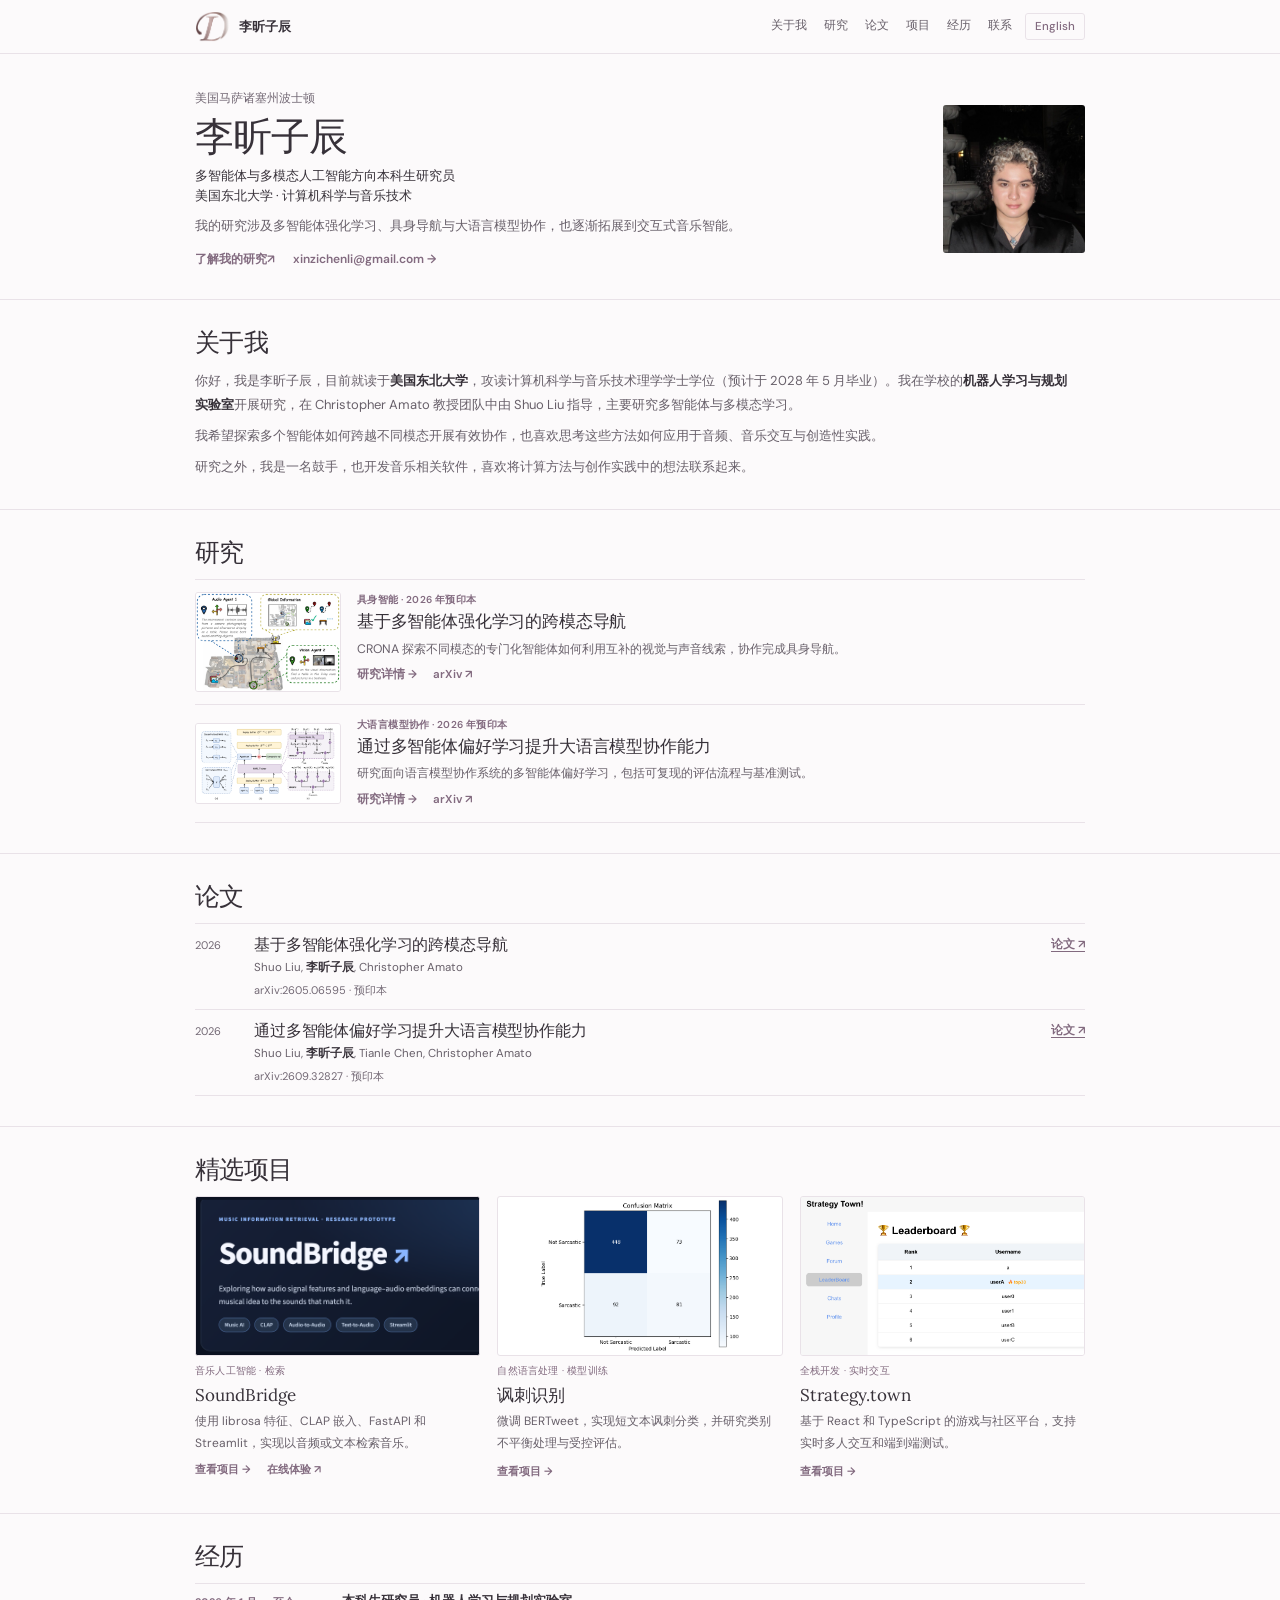
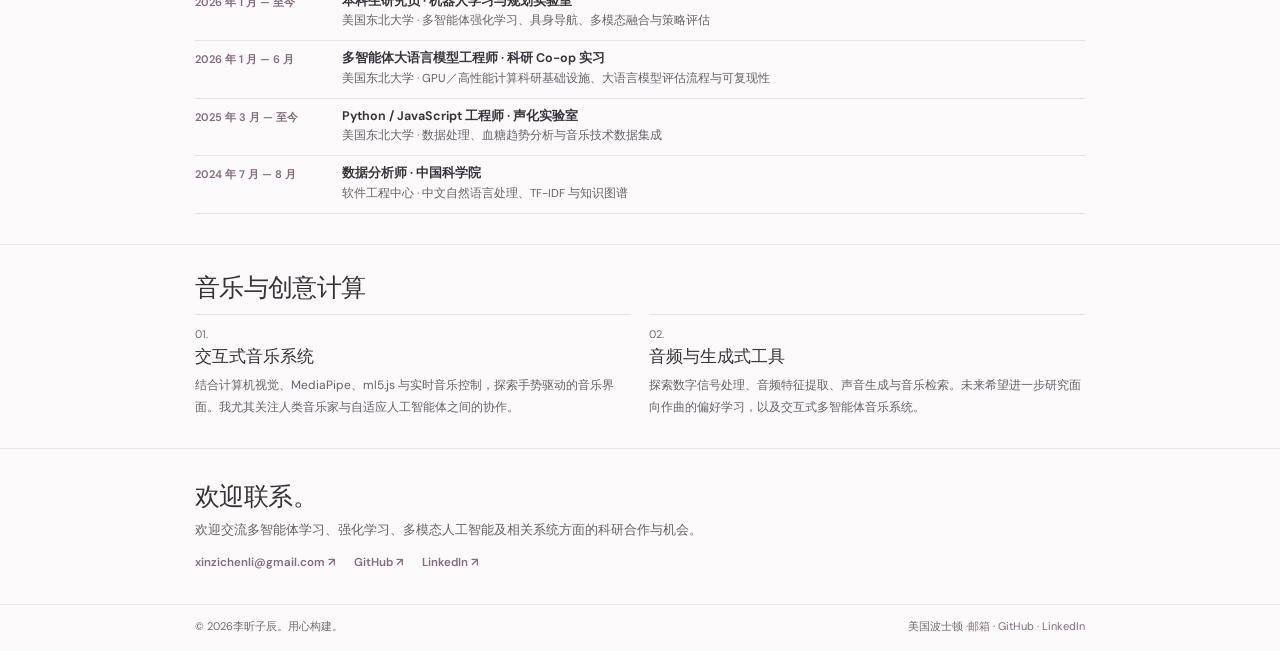
==== commit 145ac1e7: "name update" ====
--- a/zh/index.html
+++ b/zh/index.html
@@ -1,10 +1,10 @@
 <!DOCTYPE html>
 
-<html lang="zh-CN"><head><meta charset="utf-8"/><meta content="width=device-width,initial-scale=1" name="viewport"/><meta content="#FCFAFB" name="theme-color"/><meta content="Xinzichen Li 是美国东北大学的本科生研究员，研究方向包括多智能体强化学习、多模态人工智能、具身导航与音乐智能。" name="description"/><meta content="Xinzichen Li" name="author"/><meta content="Xinzichen Li | 多智能体与多模态人工智能研究" property="og:title"/><meta content="Xinzichen Li 是美国东北大学的本科生研究员，研究方向包括多智能体强化学习、多模态人工智能、具身导航与音乐智能。" property="og:description"/><meta content="website" property="og:type"/><title>Xinzichen Li | 多智能体与多模态人工智能研究</title><link href="../assets/favicon.png" rel="icon" type="image/png"/><link href="../assets/style.css" rel="stylesheet"/><link href="https://fonts.googleapis.com" rel="preconnect"/><link crossorigin="anonymous" href="https://fonts.gstatic.com" rel="preconnect"/><link href="https://fonts.googleapis.com/css2?family=DM+Sans:wght@400;500;600;650&amp;family=Lora:wght@400;500&amp;display=swap" rel="stylesheet"/><link rel="alternate" hreflang="en" href="https://dannygetgrammy.github.io/"/><link rel="alternate" hreflang="zh-Hans" href="https://dannygetgrammy.github.io/zh/"/><link rel="alternate" hreflang="x-default" href="https://dannygetgrammy.github.io/"/></head><body><a class="skip-link" href="#main">跳转到正文</a><header class="site-header"><div class="container header-inner"><a aria-label="Xinzichen Li — 首页" class="brand" href="index.html"><img alt="" aria-hidden="true" class="brand-logo" height="34" src="../assets/danny-li-logo.png" width="34"/><span>Xinzichen Li</span></a><button aria-controls="primary-navigation" aria-expanded="false" aria-label="打开导航" class="mobile-toggle">☰ 菜单</button><nav aria-label="主导航" class="nav" id="primary-navigation"><a href="index.html#about">关于我</a><a href="index.html#research">研究</a><a href="index.html#publications">论文</a><a href="index.html#projects">项目</a><a href="index.html#experience">经历</a><a href="index.html#contact">联系</a></nav><a class="language-switch" href="../index.html" hreflang="en" lang="en" aria-label="Switch to English">English</a></div></header><main id="main"><div class="container"><section class="hero" id="home"><div><div class="eyebrow">美国马萨诸塞州波士顿</div><h1>Xinzichen Li</h1><p class="hero-sub">多智能体与多模态人工智能方向本科生研究员<br/>美国东北大学 · 计算机科学与音乐技术</p><p class="hero-description">我的研究涉及多智能体强化学习、具身导航与大语言模型协作，也逐渐拓展到交互式音乐智能。</p><div class="hero-actions"><a class="hero-link" href="#research">了解我的研究<span aria-hidden="true">↗</span></a><a class="hero-link" href="mailto:xinzichenli@gmail.com">xinzichenli@gmail.com <span aria-hidden="true">→</span></a></div></div><div class="hero-photo-col"><img class="hero-portrait" src="../assets/xinzichen-li-portrait.jpg" alt="Xinzichen Li 的个人照片" width="800" height="800" decoding="async"/></div></section></div>
-<hr class="divider"/><section class="section container" id="about"><div class="section-head"><div class="section-header-group"><h2>关于我</h2></div></div><div class="about-grid"><div><p class="about-copy">你好，我是 Xinzichen，目前就读于<strong>美国东北大学</strong>，攻读计算机科学与音乐技术理学学士学位（预计于 2028 年 5 月毕业）。我在学校的<strong>机器人学习与规划实验室</strong>开展研究，在 Christopher Amato 教授团队中由 Shuo Liu 指导，主要研究多智能体与多模态学习。</p><p class="about-copy">我希望探索多个智能体如何跨越不同模态开展有效协作，也喜欢思考这些方法如何应用于音频、音乐交互与创造性实践。</p><p class="about-copy">研究之外，我是一名鼓手，也开发音乐相关软件，喜欢将计算方法与创作实践中的想法联系起来。</p></div></div></section>
+<html lang="zh-CN"><head><meta charset="utf-8"/><meta content="width=device-width,initial-scale=1" name="viewport"/><meta content="#FCFAFB" name="theme-color"/><meta content="李昕子辰 是美国东北大学的本科生研究员，研究方向包括多智能体强化学习、多模态人工智能、具身导航与音乐智能。" name="description"/><meta content="李昕子辰" name="author"/><meta content="李昕子辰 | 多智能体与多模态人工智能研究" property="og:title"/><meta content="李昕子辰 是美国东北大学的本科生研究员，研究方向包括多智能体强化学习、多模态人工智能、具身导航与音乐智能。" property="og:description"/><meta content="website" property="og:type"/><title>李昕子辰 | 多智能体与多模态人工智能研究</title><link href="../assets/favicon.png" rel="icon" type="image/png"/><link href="../assets/style.css" rel="stylesheet"/><link href="https://fonts.googleapis.com" rel="preconnect"/><link crossorigin="anonymous" href="https://fonts.gstatic.com" rel="preconnect"/><link href="https://fonts.googleapis.com/css2?family=DM+Sans:wght@400;500;600;650&amp;family=Lora:wght@400;500&amp;display=swap" rel="stylesheet"/><link rel="alternate" hreflang="en" href="https://dannygetgrammy.github.io/"/><link rel="alternate" hreflang="zh-Hans" href="https://dannygetgrammy.github.io/zh/"/><link rel="alternate" hreflang="x-default" href="https://dannygetgrammy.github.io/"/></head><body><a class="skip-link" href="#main">跳转到正文</a><header class="site-header"><div class="container header-inner"><a aria-label="李昕子辰 — 首页" class="brand" href="index.html"><img alt="" aria-hidden="true" class="brand-logo" height="34" src="../assets/danny-li-logo.png" width="34"/><span>李昕子辰</span></a><button aria-controls="primary-navigation" aria-expanded="false" aria-label="打开导航" class="mobile-toggle">☰ 菜单</button><nav aria-label="主导航" class="nav" id="primary-navigation"><a href="index.html#about">关于我</a><a href="index.html#research">研究</a><a href="index.html#publications">论文</a><a href="index.html#projects">项目</a><a href="index.html#experience">经历</a><a href="index.html#contact">联系</a></nav><a class="language-switch" href="../index.html" hreflang="en" lang="en" aria-label="Switch to English">English</a></div></header><main id="main"><div class="container"><section class="hero" id="home"><div><div class="eyebrow">美国马萨诸塞州波士顿</div><h1>李昕子辰</h1><p class="hero-sub">多智能体与多模态人工智能方向本科生研究员<br/>美国东北大学 · 计算机科学与音乐技术</p><p class="hero-description">我的研究涉及多智能体强化学习、具身导航与大语言模型协作，也逐渐拓展到交互式音乐智能。</p><div class="hero-actions"><a class="hero-link" href="#research">了解我的研究<span aria-hidden="true">↗</span></a><a class="hero-link" href="mailto:xinzichenli@gmail.com">xinzichenli@gmail.com <span aria-hidden="true">→</span></a></div></div><div class="hero-photo-col"><img class="hero-portrait" src="../assets/xinzichen-li-portrait.jpg" alt="李昕子辰 的个人照片" width="800" height="800" decoding="async"/></div></section></div>
+<hr class="divider"/><section class="section container" id="about"><div class="section-head"><div class="section-header-group"><h2>关于我</h2></div></div><div class="about-grid"><div><p class="about-copy">你好，我是李昕子辰，目前就读于<strong>美国东北大学</strong>，攻读计算机科学与音乐技术理学学士学位（预计于 2028 年 5 月毕业）。我在学校的<strong>机器人学习与规划实验室</strong>开展研究，在 Christopher Amato 教授团队中由 Shuo Liu 指导，主要研究多智能体与多模态学习。</p><p class="about-copy">我希望探索多个智能体如何跨越不同模态开展有效协作，也喜欢思考这些方法如何应用于音频、音乐交互与创造性实践。</p><p class="about-copy">研究之外，我是一名鼓手，也开发音乐相关软件，喜欢将计算方法与创作实践中的想法联系起来。</p></div></div></section>
 <hr class="divider"/><section class="section container" id="research"><div class="section-head"><div><div class="section-header-group"><h2>研究</h2></div></div></div><div class="research-grid"><article class="research-card"><img class="research-figure" src="../assets/figures/crona-figure-1.png" alt="CRONA 图 1：音频与视觉智能体的协作导航" loading="lazy"/><div class="research-body"><div class="card-meta">具身智能 · 2026 年预印本</div><h3>基于多智能体强化学习的跨模态导航</h3><p>CRONA 探索不同模态的专门化智能体如何利用互补的视觉与声音线索，协作完成具身导航。</p><div class="card-links"><a class="text-link" href="research/crona.html">研究详情 →</a><a class="text-link" href="https://arxiv.org/abs/2605.06595" rel="noopener" target="_blank">arXiv ↗</a></div></div></article><article class="research-card"><img class="research-figure" src="../assets/figures/mapl-figure-1.png" alt="MAPL 图 1：多智能体偏好学习框架" loading="lazy"/><div class="research-body"><div class="card-meta">大语言模型协作 · 2026 年预印本</div><h3>通过多智能体偏好学习提升大语言模型协作能力</h3><p>研究面向语言模型协作系统的多智能体偏好学习，包括可复现的评估流程与基准测试。</p><div class="card-links"><a class="text-link" href="research/mapl.html">研究详情 →</a><a class="text-link" href="https://arxiv.org/abs/2609.32827" rel="noopener" target="_blank">arXiv ↗</a></div></div></article></div></section>
-<hr class="divider"/><section class="section container" id="publications"><div class="section-head"><div><div class="section-header-group"><h2>论文</h2></div></div></div><div class="publications"><article class="pub-row"><div class="pub-year">2026</div><div><h3 class="pub-title">基于多智能体强化学习的跨模态导航</h3><p class="pub-authors">Shuo Liu, <strong>Xinzichen Li</strong>, Christopher Amato</p><div class="pub-meta">arXiv:2605.06595 · 预印本</div></div><div class="pub-action"><a href="https://arxiv.org/abs/2605.06595" rel="noopener" target="_blank">论文 ↗</a></div></article><article class="pub-row"><div class="pub-year">2026</div><div><h3 class="pub-title">通过多智能体偏好学习提升大语言模型协作能力</h3><p class="pub-authors">Shuo Liu, <strong>Xinzichen Li</strong>, Tianle Chen, Christopher Amato</p><div class="pub-meta">arXiv:2609.32827 · 预印本</div></div><div class="pub-action"><a href="https://arxiv.org/abs/2609.32827" rel="noopener" target="_blank">论文 ↗</a></div></article></div></section>
+<hr class="divider"/><section class="section container" id="publications"><div class="section-head"><div><div class="section-header-group"><h2>论文</h2></div></div></div><div class="publications"><article class="pub-row"><div class="pub-year">2026</div><div><h3 class="pub-title">基于多智能体强化学习的跨模态导航</h3><p class="pub-authors">Shuo Liu, <strong>李昕子辰</strong>, Christopher Amato</p><div class="pub-meta">arXiv:2605.06595 · 预印本</div></div><div class="pub-action"><a href="https://arxiv.org/abs/2605.06595" rel="noopener" target="_blank">论文 ↗</a></div></article><article class="pub-row"><div class="pub-year">2026</div><div><h3 class="pub-title">通过多智能体偏好学习提升大语言模型协作能力</h3><p class="pub-authors">Shuo Liu, <strong>李昕子辰</strong>, Tianle Chen, Christopher Amato</p><div class="pub-meta">arXiv:2609.32827 · 预印本</div></div><div class="pub-action"><a href="https://arxiv.org/abs/2609.32827" rel="noopener" target="_blank">论文 ↗</a></div></article></div></section>
 <hr class="divider"/><section class="section container" id="projects"><div class="section-head"><div><div class="section-header-group"><h2>精选项目</h2></div></div></div><div class="projects-grid"><article class="project-card"><a class="project-image-link" href="projects/soundbridge.html"><img class="project-image project-image--soundbridge" src="../assets/projects/soundbridge-preview.png" alt="SoundBridge 音乐检索原型界面" width="2040" height="708" loading="lazy" decoding="async"/></a><div class="project-card-body"><div class="tagline">音乐人工智能 · 检索</div><h3>SoundBridge</h3><p>使用 librosa 特征、CLAP 嵌入、FastAPI 和 Streamlit，实现以音频或文本检索音乐。</p><div class="project-actions"><a class="explore" href="projects/soundbridge.html">查看项目 →</a><a class="explore" href="https://soundbridge.streamlit.app/" target="_blank" rel="noopener">在线体验 ↗</a></div></div></article><a class="project-card" href="projects/sarcasm.html"><img class="project-image project-image--sarcasm" src="../assets/projects/sarcasm-confusion-matrix.png" alt="讽刺分类混淆矩阵：真实标签与预测标签" width="579" height="451" loading="lazy" decoding="async"/><div class="project-card-body"><div class="tagline">自然语言处理 · 模型训练</div><h3>讽刺识别</h3><p>微调 BERTweet，实现短文本讽刺分类，并研究类别不平衡处理与受控评估。</p><span class="explore">查看项目 →</span></div></a><a class="project-card" href="projects/strategy.html"><img class="project-image project-image--strategy" src="../assets/projects/strategy-leaderboard.png" alt="Strategy.town 排行榜：排名、对局数、获胜数与胜率" width="2048" height="544" loading="lazy" decoding="async"/><div class="project-card-body"><div class="tagline">全栈开发 · 实时交互</div><h3>Strategy.town</h3><p>基于 React 和 TypeScript 的游戏与社区平台，支持实时多人交互和端到端测试。</p><span class="explore">查看项目 →</span></div></a></div></section>
 <hr class="divider"/><section class="section container" id="experience"><div class="section-head"><div class="section-header-group"><h2>经历</h2></div></div><div class="timeline"><div class="experience-row"><div class="experience-date">2026 年 1 月 — 至今</div><div class="experience-info"><h3>本科生研究员 · 机器人学习与规划实验室</h3><p>美国东北大学 · 多智能体强化学习、具身导航、多模态融合与策略评估</p></div></div><div class="experience-row"><div class="experience-date">2026 年 1 月 — 6 月</div><div class="experience-info"><h3>多智能体大语言模型工程师 · 科研 Co-op 实习</h3><p>美国东北大学 · GPU／高性能计算科研基础设施、大语言模型评估流程与可复现性</p></div></div><div class="experience-row"><div class="experience-date">2025 年 3 月 — 至今</div><div class="experience-info"><h3>Python / JavaScript 工程师 · 声化实验室</h3><p>美国东北大学 · 数据处理、血糖趋势分析与音乐技术数据集成</p></div></div><div class="experience-row"><div class="experience-date">2024 年 7 月 — 8 月</div><div class="experience-info"><h3>数据分析师 · 中国科学院</h3><p>软件工程中心 · 中文自然语言处理、TF-IDF 与知识图谱</p></div></div></div></section>
 <hr class="divider"/><section class="section container" id="beyond"><div class="section-head"><div><div class="section-header-group"><h2>音乐与创意计算</h2></div></div></div><div class="beyond-grid"><div class="beyond-card"><div class="small-number">01.</div><h3>交互式音乐系统</h3><p>结合计算机视觉、MediaPipe、ml5.js 与实时音乐控制，探索手势驱动的音乐界面。我尤其关注人类音乐家与自适应人工智能体之间的协作。</p></div><div class="beyond-card"><div class="small-number">02.</div><h3>音频与生成式工具</h3><p>探索数字信号处理、音频特征提取、声音生成与音乐检索。未来希望进一步研究面向作曲的偏好学习，以及交互式多智能体音乐系统。</p></div></div></section>
-<hr class="divider"/><section class="contact-section container" id="contact"><h2>欢迎联系。</h2><p>欢迎交流多智能体学习、强化学习、多模态人工智能及相关系统方面的科研合作与机会。</p><div class="contact-links"><a class="text-link" href="mailto:xinzichenli@gmail.com">xinzichenli@gmail.com ↗</a><a class="text-link" href="https://github.com/DannyGetGrammy" rel="noopener" target="_blank">GitHub ↗</a><a class="text-link" href="https://www.linkedin.com/in/xinzichen-li-80b513294" rel="noopener" target="_blank">LinkedIn ↗</a></div></section></main><footer class="site-footer"><div class="container footer-inner"><div>© <span data-year="">2026</span>Xinzichen Li. 用心构建。</div><div>美国波士顿 ·<a href="mailto:xinzichenli@gmail.com">邮箱</a> · <a href="https://github.com/DannyGetGrammy" rel="noopener" target="_blank">GitHub</a> · <a href="https://www.linkedin.com/in/xinzichen-li-80b513294" rel="noopener" target="_blank">LinkedIn</a></div></div></footer><script defer="" src="../assets/script.js"></script></body></html>+<hr class="divider"/><section class="contact-section container" id="contact"><h2>欢迎联系。</h2><p>欢迎交流多智能体学习、强化学习、多模态人工智能及相关系统方面的科研合作与机会。</p><div class="contact-links"><a class="text-link" href="mailto:xinzichenli@gmail.com">xinzichenli@gmail.com ↗</a><a class="text-link" href="https://github.com/DannyGetGrammy" rel="noopener" target="_blank">GitHub ↗</a><a class="text-link" href="https://www.linkedin.com/in/xinzichen-li-80b513294" rel="noopener" target="_blank">LinkedIn ↗</a></div></section></main><footer class="site-footer"><div class="container footer-inner"><div>© <span data-year="">2026</span>李昕子辰。用心构建。</div><div>美国波士顿 ·<a href="mailto:xinzichenli@gmail.com">邮箱</a> · <a href="https://github.com/DannyGetGrammy" rel="noopener" target="_blank">GitHub</a> · <a href="https://www.linkedin.com/in/xinzichen-li-80b513294" rel="noopener" target="_blank">LinkedIn</a></div></div></footer><script defer="" src="../assets/script.js"></script></body></html>
--- a/assets/style.css
+++ b/assets/style.css
@@ -332,8 +332,11 @@
 }
 
 
-/* Project previews preserve screenshot text and complete chart axes. */
-.project-image { display: block; width: 100%; height: 99px; object-fit: contain; object-position: center; background: #fff; border: 1px solid var(--line); border-radius: 3px; }
+/* Project imagery: focused homepage previews and full detail images. */
+/* Larger previews: crop wide UI screenshots, preserve the complete chart. */
+.project-image { display: block; width: 100%; max-width: 100%; height: auto; aspect-ratio: 16 / 9; object-fit: cover; object-position: left center; background: #fff; border: 1px solid var(--line); border-radius: 3px; }
+.project-image--sarcasm { object-fit: contain; object-position: center; }
+.project-card-body { min-width: 0; }
 .project-image--soundbridge { background: #0B1220; }
 .project-image-link { display: block; min-width: 0; }
 .project-actions { display: flex; flex-wrap: wrap; gap: 6px 16px; }
@@ -343,5 +346,7 @@
 .project-detail-image--sarcasm { max-width: 579px; background: #fff; }
 .project-demo-action { margin-top: 15px; }
 @media (max-width: 690px) {
-  .project-image { height: 79px; }
-}
+  .project-card { display: flex; flex-direction: column; gap: 0; padding: 18px 0; }
+  .project-image-link { width: 100%; }
+  .project-card-body { padding-top: 12px; }
+}
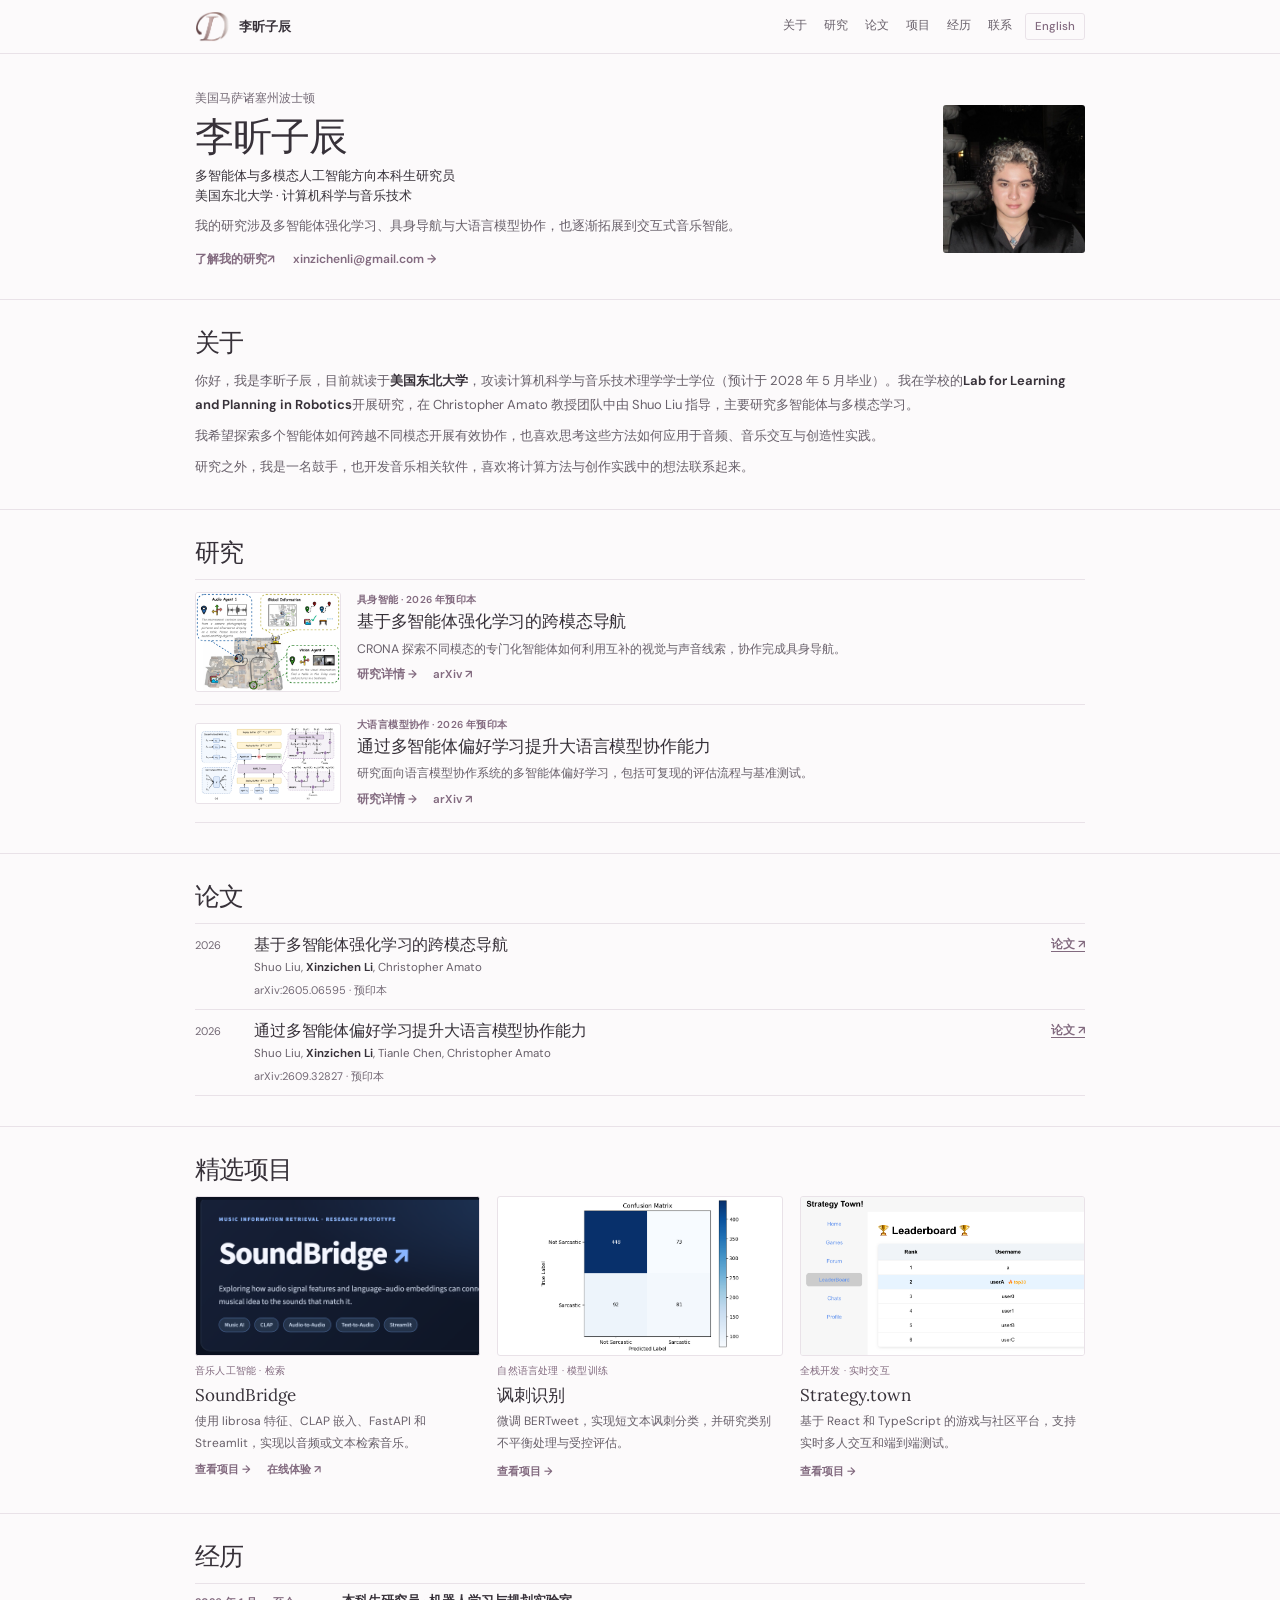
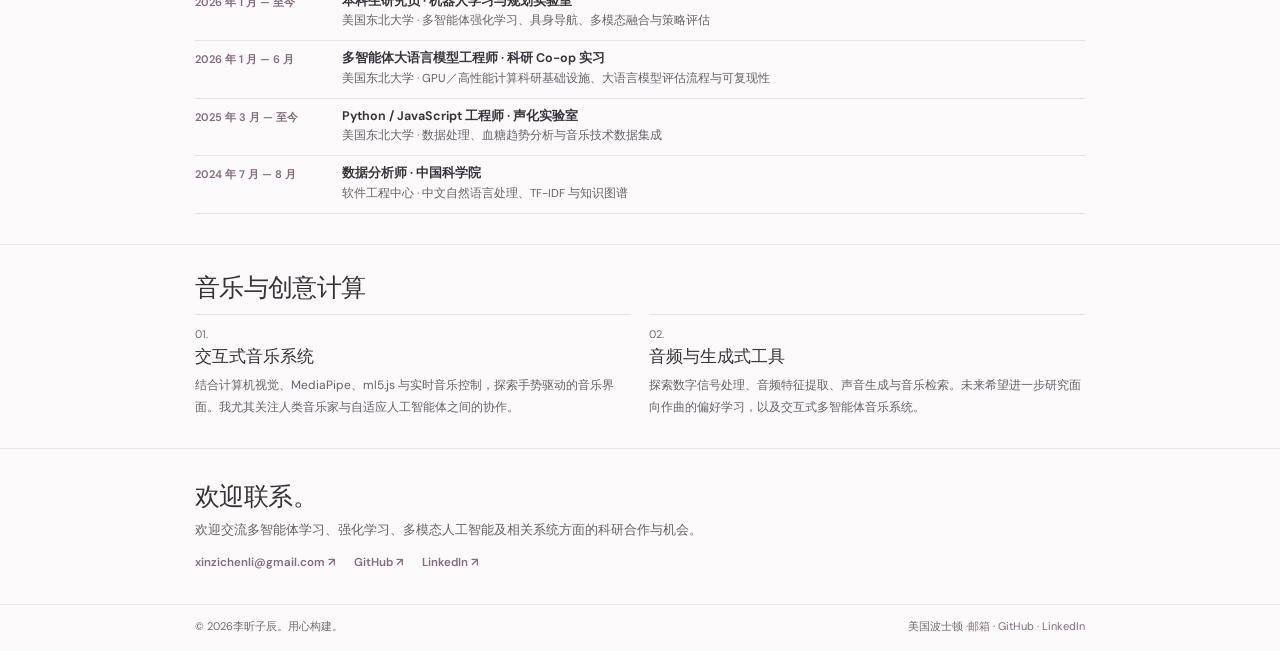
==== commit 1a99b6a7: "name edits" ====
--- a/zh/index.html
+++ b/zh/index.html
@@ -1,9 +1,9 @@
 <!DOCTYPE html>
 
-<html lang="zh-CN"><head><meta charset="utf-8"/><meta content="width=device-width,initial-scale=1" name="viewport"/><meta content="#FCFAFB" name="theme-color"/><meta content="李昕子辰 是美国东北大学的本科生研究员，研究方向包括多智能体强化学习、多模态人工智能、具身导航与音乐智能。" name="description"/><meta content="李昕子辰" name="author"/><meta content="李昕子辰 | 多智能体与多模态人工智能研究" property="og:title"/><meta content="李昕子辰 是美国东北大学的本科生研究员，研究方向包括多智能体强化学习、多模态人工智能、具身导航与音乐智能。" property="og:description"/><meta content="website" property="og:type"/><title>李昕子辰 | 多智能体与多模态人工智能研究</title><link href="../assets/favicon.png" rel="icon" type="image/png"/><link href="../assets/style.css" rel="stylesheet"/><link href="https://fonts.googleapis.com" rel="preconnect"/><link crossorigin="anonymous" href="https://fonts.gstatic.com" rel="preconnect"/><link href="https://fonts.googleapis.com/css2?family=DM+Sans:wght@400;500;600;650&amp;family=Lora:wght@400;500&amp;display=swap" rel="stylesheet"/><link rel="alternate" hreflang="en" href="https://dannygetgrammy.github.io/"/><link rel="alternate" hreflang="zh-Hans" href="https://dannygetgrammy.github.io/zh/"/><link rel="alternate" hreflang="x-default" href="https://dannygetgrammy.github.io/"/></head><body><a class="skip-link" href="#main">跳转到正文</a><header class="site-header"><div class="container header-inner"><a aria-label="李昕子辰 — 首页" class="brand" href="index.html"><img alt="" aria-hidden="true" class="brand-logo" height="34" src="../assets/danny-li-logo.png" width="34"/><span>李昕子辰</span></a><button aria-controls="primary-navigation" aria-expanded="false" aria-label="打开导航" class="mobile-toggle">☰ 菜单</button><nav aria-label="主导航" class="nav" id="primary-navigation"><a href="index.html#about">关于我</a><a href="index.html#research">研究</a><a href="index.html#publications">论文</a><a href="index.html#projects">项目</a><a href="index.html#experience">经历</a><a href="index.html#contact">联系</a></nav><a class="language-switch" href="../index.html" hreflang="en" lang="en" aria-label="Switch to English">English</a></div></header><main id="main"><div class="container"><section class="hero" id="home"><div><div class="eyebrow">美国马萨诸塞州波士顿</div><h1>李昕子辰</h1><p class="hero-sub">多智能体与多模态人工智能方向本科生研究员<br/>美国东北大学 · 计算机科学与音乐技术</p><p class="hero-description">我的研究涉及多智能体强化学习、具身导航与大语言模型协作，也逐渐拓展到交互式音乐智能。</p><div class="hero-actions"><a class="hero-link" href="#research">了解我的研究<span aria-hidden="true">↗</span></a><a class="hero-link" href="mailto:xinzichenli@gmail.com">xinzichenli@gmail.com <span aria-hidden="true">→</span></a></div></div><div class="hero-photo-col"><img class="hero-portrait" src="../assets/xinzichen-li-portrait.jpg" alt="李昕子辰 的个人照片" width="800" height="800" decoding="async"/></div></section></div>
-<hr class="divider"/><section class="section container" id="about"><div class="section-head"><div class="section-header-group"><h2>关于我</h2></div></div><div class="about-grid"><div><p class="about-copy">你好，我是李昕子辰，目前就读于<strong>美国东北大学</strong>，攻读计算机科学与音乐技术理学学士学位（预计于 2028 年 5 月毕业）。我在学校的<strong>机器人学习与规划实验室</strong>开展研究，在 Christopher Amato 教授团队中由 Shuo Liu 指导，主要研究多智能体与多模态学习。</p><p class="about-copy">我希望探索多个智能体如何跨越不同模态开展有效协作，也喜欢思考这些方法如何应用于音频、音乐交互与创造性实践。</p><p class="about-copy">研究之外，我是一名鼓手，也开发音乐相关软件，喜欢将计算方法与创作实践中的想法联系起来。</p></div></div></section>
+<html lang="zh-CN"><head><meta charset="utf-8"/><meta content="width=device-width,initial-scale=1" name="viewport"/><meta content="#FCFAFB" name="theme-color"/><meta content="李昕子辰 是美国东北大学的本科生研究员，研究方向包括多智能体强化学习、多模态人工智能、具身导航与音乐智能。" name="description"/><meta content="李昕子辰" name="author"/><meta content="李昕子辰 | 多智能体与多模态人工智能研究" property="og:title"/><meta content="李昕子辰 是美国东北大学的本科生研究员，研究方向包括多智能体强化学习、多模态人工智能、具身导航与音乐智能。" property="og:description"/><meta content="website" property="og:type"/><title>李昕子辰 | 多智能体与多模态人工智能研究</title><link href="../assets/favicon.png" rel="icon" type="image/png"/><link href="../assets/style.css" rel="stylesheet"/><link href="https://fonts.googleapis.com" rel="preconnect"/><link crossorigin="anonymous" href="https://fonts.gstatic.com" rel="preconnect"/><link href="https://fonts.googleapis.com/css2?family=DM+Sans:wght@400;500;600;650&amp;family=Lora:wght@400;500&amp;display=swap" rel="stylesheet"/><link rel="alternate" hreflang="en" href="https://dannygetgrammy.github.io/"/><link rel="alternate" hreflang="zh-Hans" href="https://dannygetgrammy.github.io/zh/"/><link rel="alternate" hreflang="x-default" href="https://dannygetgrammy.github.io/"/></head><body><a class="skip-link" href="#main">跳转到正文</a><header class="site-header"><div class="container header-inner"><a aria-label="李昕子辰 — 首页" class="brand" href="index.html"><img alt="" aria-hidden="true" class="brand-logo" height="34" src="../assets/danny-li-logo.png" width="34"/><span>李昕子辰</span></a><button aria-controls="primary-navigation" aria-expanded="false" aria-label="打开导航" class="mobile-toggle">☰ 菜单</button><nav aria-label="主导航" class="nav" id="primary-navigation"><a href="index.html#about">关于</a><a href="index.html#research">研究</a><a href="index.html#publications">论文</a><a href="index.html#projects">项目</a><a href="index.html#experience">经历</a><a href="index.html#contact">联系</a></nav><a class="language-switch" href="../index.html" hreflang="en" lang="en" aria-label="Switch to English">English</a></div></header><main id="main"><div class="container"><section class="hero" id="home"><div><div class="eyebrow">美国马萨诸塞州波士顿</div><h1>李昕子辰</h1><p class="hero-sub">多智能体与多模态人工智能方向本科生研究员<br/>美国东北大学 · 计算机科学与音乐技术</p><p class="hero-description">我的研究涉及多智能体强化学习、具身导航与大语言模型协作，也逐渐拓展到交互式音乐智能。</p><div class="hero-actions"><a class="hero-link" href="#research">了解我的研究<span aria-hidden="true">↗</span></a><a class="hero-link" href="mailto:xinzichenli@gmail.com">xinzichenli@gmail.com <span aria-hidden="true">→</span></a></div></div><div class="hero-photo-col"><img class="hero-portrait" src="../assets/xinzichen-li-portrait.jpg" alt="李昕子辰 的个人照片" width="800" height="800" decoding="async"/></div></section></div>
+<hr class="divider"/><section class="section container" id="about"><div class="section-head"><div class="section-header-group"><h2>关于</h2></div></div><div class="about-grid"><div><p class="about-copy">你好，我是李昕子辰，目前就读于<strong>美国东北大学</strong>，攻读计算机科学与音乐技术理学学士学位（预计于 2028 年 5 月毕业）。我在学校的<strong>Lab for Learning and Planning in Robotics</strong>开展研究，在 Christopher Amato 教授团队中由 Shuo Liu 指导，主要研究多智能体与多模态学习。</p><p class="about-copy">我希望探索多个智能体如何跨越不同模态开展有效协作，也喜欢思考这些方法如何应用于音频、音乐交互与创造性实践。</p><p class="about-copy">研究之外，我是一名鼓手，也开发音乐相关软件，喜欢将计算方法与创作实践中的想法联系起来。</p></div></div></section>
 <hr class="divider"/><section class="section container" id="research"><div class="section-head"><div><div class="section-header-group"><h2>研究</h2></div></div></div><div class="research-grid"><article class="research-card"><img class="research-figure" src="../assets/figures/crona-figure-1.png" alt="CRONA 图 1：音频与视觉智能体的协作导航" loading="lazy"/><div class="research-body"><div class="card-meta">具身智能 · 2026 年预印本</div><h3>基于多智能体强化学习的跨模态导航</h3><p>CRONA 探索不同模态的专门化智能体如何利用互补的视觉与声音线索，协作完成具身导航。</p><div class="card-links"><a class="text-link" href="research/crona.html">研究详情 →</a><a class="text-link" href="https://arxiv.org/abs/2605.06595" rel="noopener" target="_blank">arXiv ↗</a></div></div></article><article class="research-card"><img class="research-figure" src="../assets/figures/mapl-figure-1.png" alt="MAPL 图 1：多智能体偏好学习框架" loading="lazy"/><div class="research-body"><div class="card-meta">大语言模型协作 · 2026 年预印本</div><h3>通过多智能体偏好学习提升大语言模型协作能力</h3><p>研究面向语言模型协作系统的多智能体偏好学习，包括可复现的评估流程与基准测试。</p><div class="card-links"><a class="text-link" href="research/mapl.html">研究详情 →</a><a class="text-link" href="https://arxiv.org/abs/2609.32827" rel="noopener" target="_blank">arXiv ↗</a></div></div></article></div></section>
-<hr class="divider"/><section class="section container" id="publications"><div class="section-head"><div><div class="section-header-group"><h2>论文</h2></div></div></div><div class="publications"><article class="pub-row"><div class="pub-year">2026</div><div><h3 class="pub-title">基于多智能体强化学习的跨模态导航</h3><p class="pub-authors">Shuo Liu, <strong>李昕子辰</strong>, Christopher Amato</p><div class="pub-meta">arXiv:2605.06595 · 预印本</div></div><div class="pub-action"><a href="https://arxiv.org/abs/2605.06595" rel="noopener" target="_blank">论文 ↗</a></div></article><article class="pub-row"><div class="pub-year">2026</div><div><h3 class="pub-title">通过多智能体偏好学习提升大语言模型协作能力</h3><p class="pub-authors">Shuo Liu, <strong>李昕子辰</strong>, Tianle Chen, Christopher Amato</p><div class="pub-meta">arXiv:2609.32827 · 预印本</div></div><div class="pub-action"><a href="https://arxiv.org/abs/2609.32827" rel="noopener" target="_blank">论文 ↗</a></div></article></div></section>
+<hr class="divider"/><section class="section container" id="publications"><div class="section-head"><div><div class="section-header-group"><h2>论文</h2></div></div></div><div class="publications"><article class="pub-row"><div class="pub-year">2026</div><div><h3 class="pub-title">基于多智能体强化学习的跨模态导航</h3><p class="pub-authors">Shuo Liu, <strong>Xinzichen Li</strong>, Christopher Amato</p><div class="pub-meta">arXiv:2605.06595 · 预印本</div></div><div class="pub-action"><a href="https://arxiv.org/abs/2605.06595" rel="noopener" target="_blank">论文 ↗</a></div></article><article class="pub-row"><div class="pub-year">2026</div><div><h3 class="pub-title">通过多智能体偏好学习提升大语言模型协作能力</h3><p class="pub-authors">Shuo Liu, <strong>Xinzichen Li</strong>, Tianle Chen, Christopher Amato</p><div class="pub-meta">arXiv:2609.32827 · 预印本</div></div><div class="pub-action"><a href="https://arxiv.org/abs/2609.32827" rel="noopener" target="_blank">论文 ↗</a></div></article></div></section>
 <hr class="divider"/><section class="section container" id="projects"><div class="section-head"><div><div class="section-header-group"><h2>精选项目</h2></div></div></div><div class="projects-grid"><article class="project-card"><a class="project-image-link" href="projects/soundbridge.html"><img class="project-image project-image--soundbridge" src="../assets/projects/soundbridge-preview.png" alt="SoundBridge 音乐检索原型界面" width="2040" height="708" loading="lazy" decoding="async"/></a><div class="project-card-body"><div class="tagline">音乐人工智能 · 检索</div><h3>SoundBridge</h3><p>使用 librosa 特征、CLAP 嵌入、FastAPI 和 Streamlit，实现以音频或文本检索音乐。</p><div class="project-actions"><a class="explore" href="projects/soundbridge.html">查看项目 →</a><a class="explore" href="https://soundbridge.streamlit.app/" target="_blank" rel="noopener">在线体验 ↗</a></div></div></article><a class="project-card" href="projects/sarcasm.html"><img class="project-image project-image--sarcasm" src="../assets/projects/sarcasm-confusion-matrix.png" alt="讽刺分类混淆矩阵：真实标签与预测标签" width="579" height="451" loading="lazy" decoding="async"/><div class="project-card-body"><div class="tagline">自然语言处理 · 模型训练</div><h3>讽刺识别</h3><p>微调 BERTweet，实现短文本讽刺分类，并研究类别不平衡处理与受控评估。</p><span class="explore">查看项目 →</span></div></a><a class="project-card" href="projects/strategy.html"><img class="project-image project-image--strategy" src="../assets/projects/strategy-leaderboard.png" alt="Strategy.town 排行榜：排名、对局数、获胜数与胜率" width="2048" height="544" loading="lazy" decoding="async"/><div class="project-card-body"><div class="tagline">全栈开发 · 实时交互</div><h3>Strategy.town</h3><p>基于 React 和 TypeScript 的游戏与社区平台，支持实时多人交互和端到端测试。</p><span class="explore">查看项目 →</span></div></a></div></section>
 <hr class="divider"/><section class="section container" id="experience"><div class="section-head"><div class="section-header-group"><h2>经历</h2></div></div><div class="timeline"><div class="experience-row"><div class="experience-date">2026 年 1 月 — 至今</div><div class="experience-info"><h3>本科生研究员 · 机器人学习与规划实验室</h3><p>美国东北大学 · 多智能体强化学习、具身导航、多模态融合与策略评估</p></div></div><div class="experience-row"><div class="experience-date">2026 年 1 月 — 6 月</div><div class="experience-info"><h3>多智能体大语言模型工程师 · 科研 Co-op 实习</h3><p>美国东北大学 · GPU／高性能计算科研基础设施、大语言模型评估流程与可复现性</p></div></div><div class="experience-row"><div class="experience-date">2025 年 3 月 — 至今</div><div class="experience-info"><h3>Python / JavaScript 工程师 · 声化实验室</h3><p>美国东北大学 · 数据处理、血糖趋势分析与音乐技术数据集成</p></div></div><div class="experience-row"><div class="experience-date">2024 年 7 月 — 8 月</div><div class="experience-info"><h3>数据分析师 · 中国科学院</h3><p>软件工程中心 · 中文自然语言处理、TF-IDF 与知识图谱</p></div></div></div></section>
 <hr class="divider"/><section class="section container" id="beyond"><div class="section-head"><div><div class="section-header-group"><h2>音乐与创意计算</h2></div></div></div><div class="beyond-grid"><div class="beyond-card"><div class="small-number">01.</div><h3>交互式音乐系统</h3><p>结合计算机视觉、MediaPipe、ml5.js 与实时音乐控制，探索手势驱动的音乐界面。我尤其关注人类音乐家与自适应人工智能体之间的协作。</p></div><div class="beyond-card"><div class="small-number">02.</div><h3>音频与生成式工具</h3><p>探索数字信号处理、音频特征提取、声音生成与音乐检索。未来希望进一步研究面向作曲的偏好学习，以及交互式多智能体音乐系统。</p></div></div></section>
